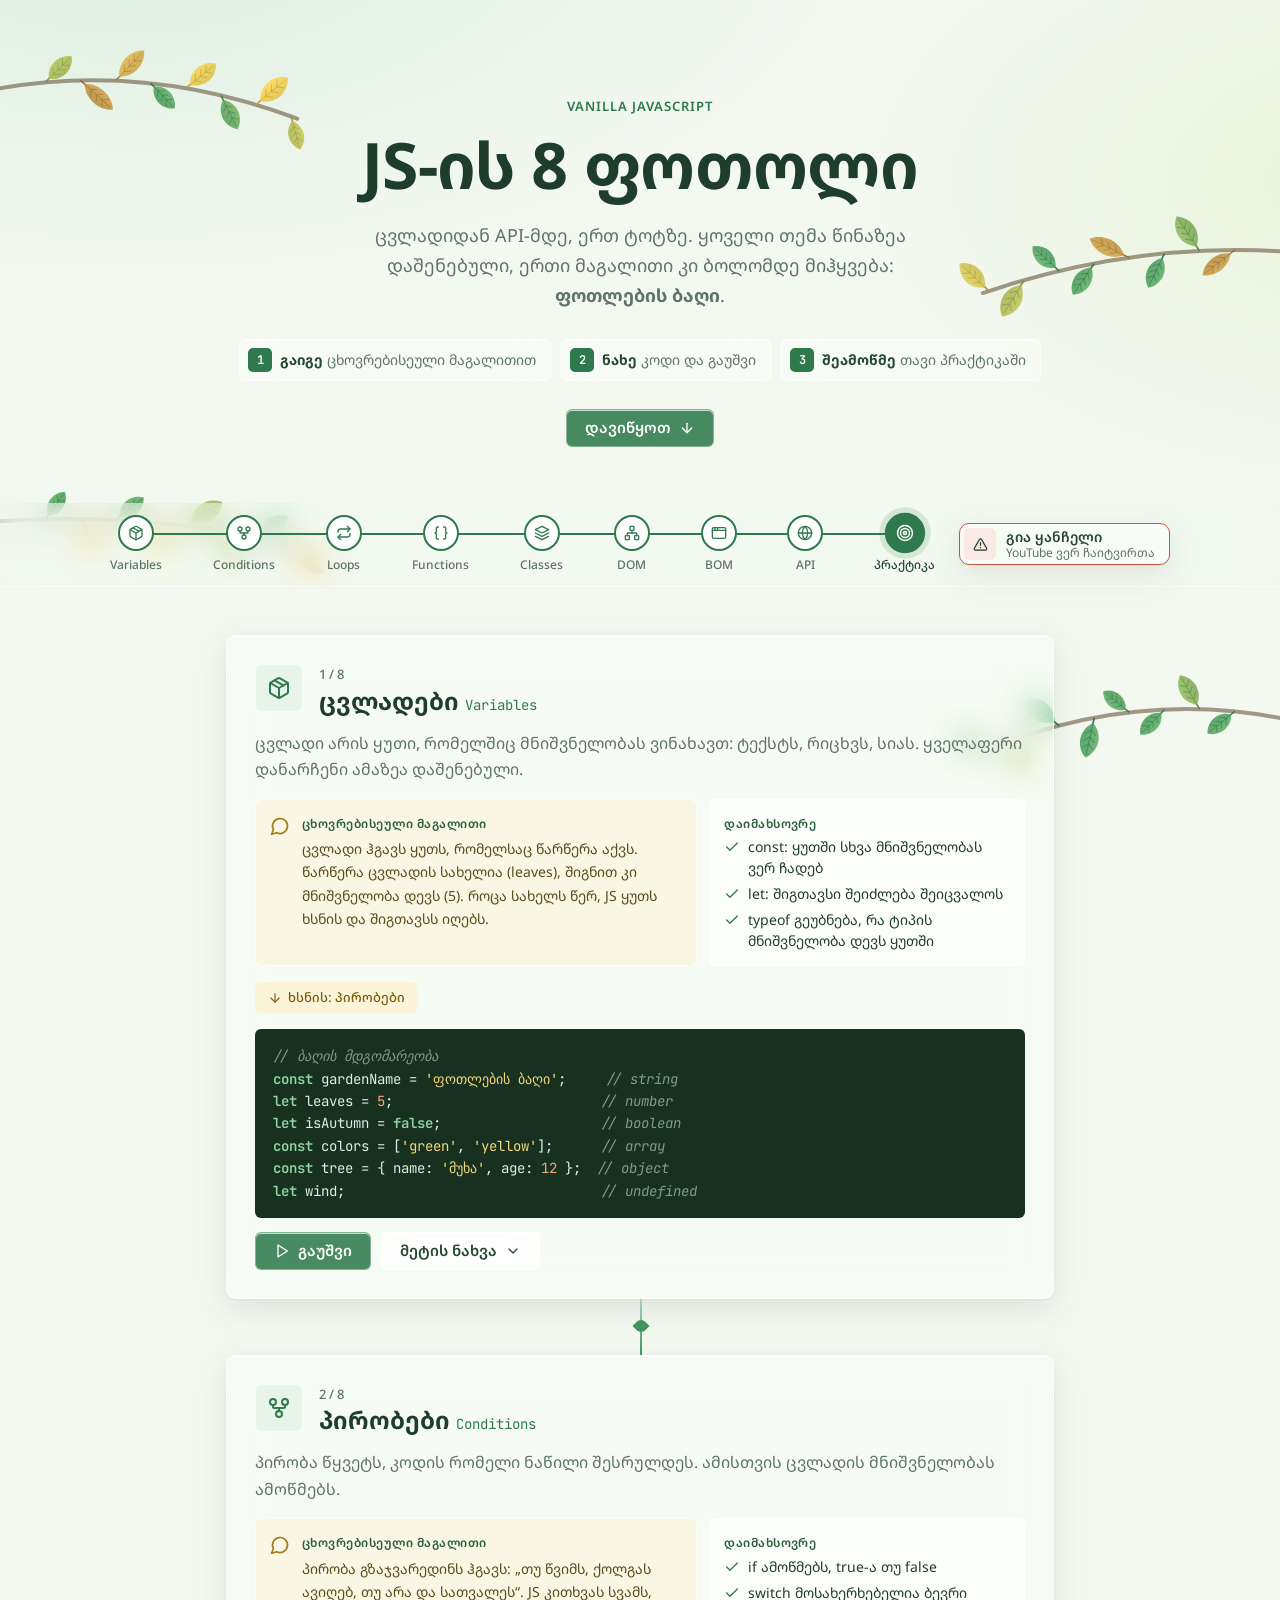
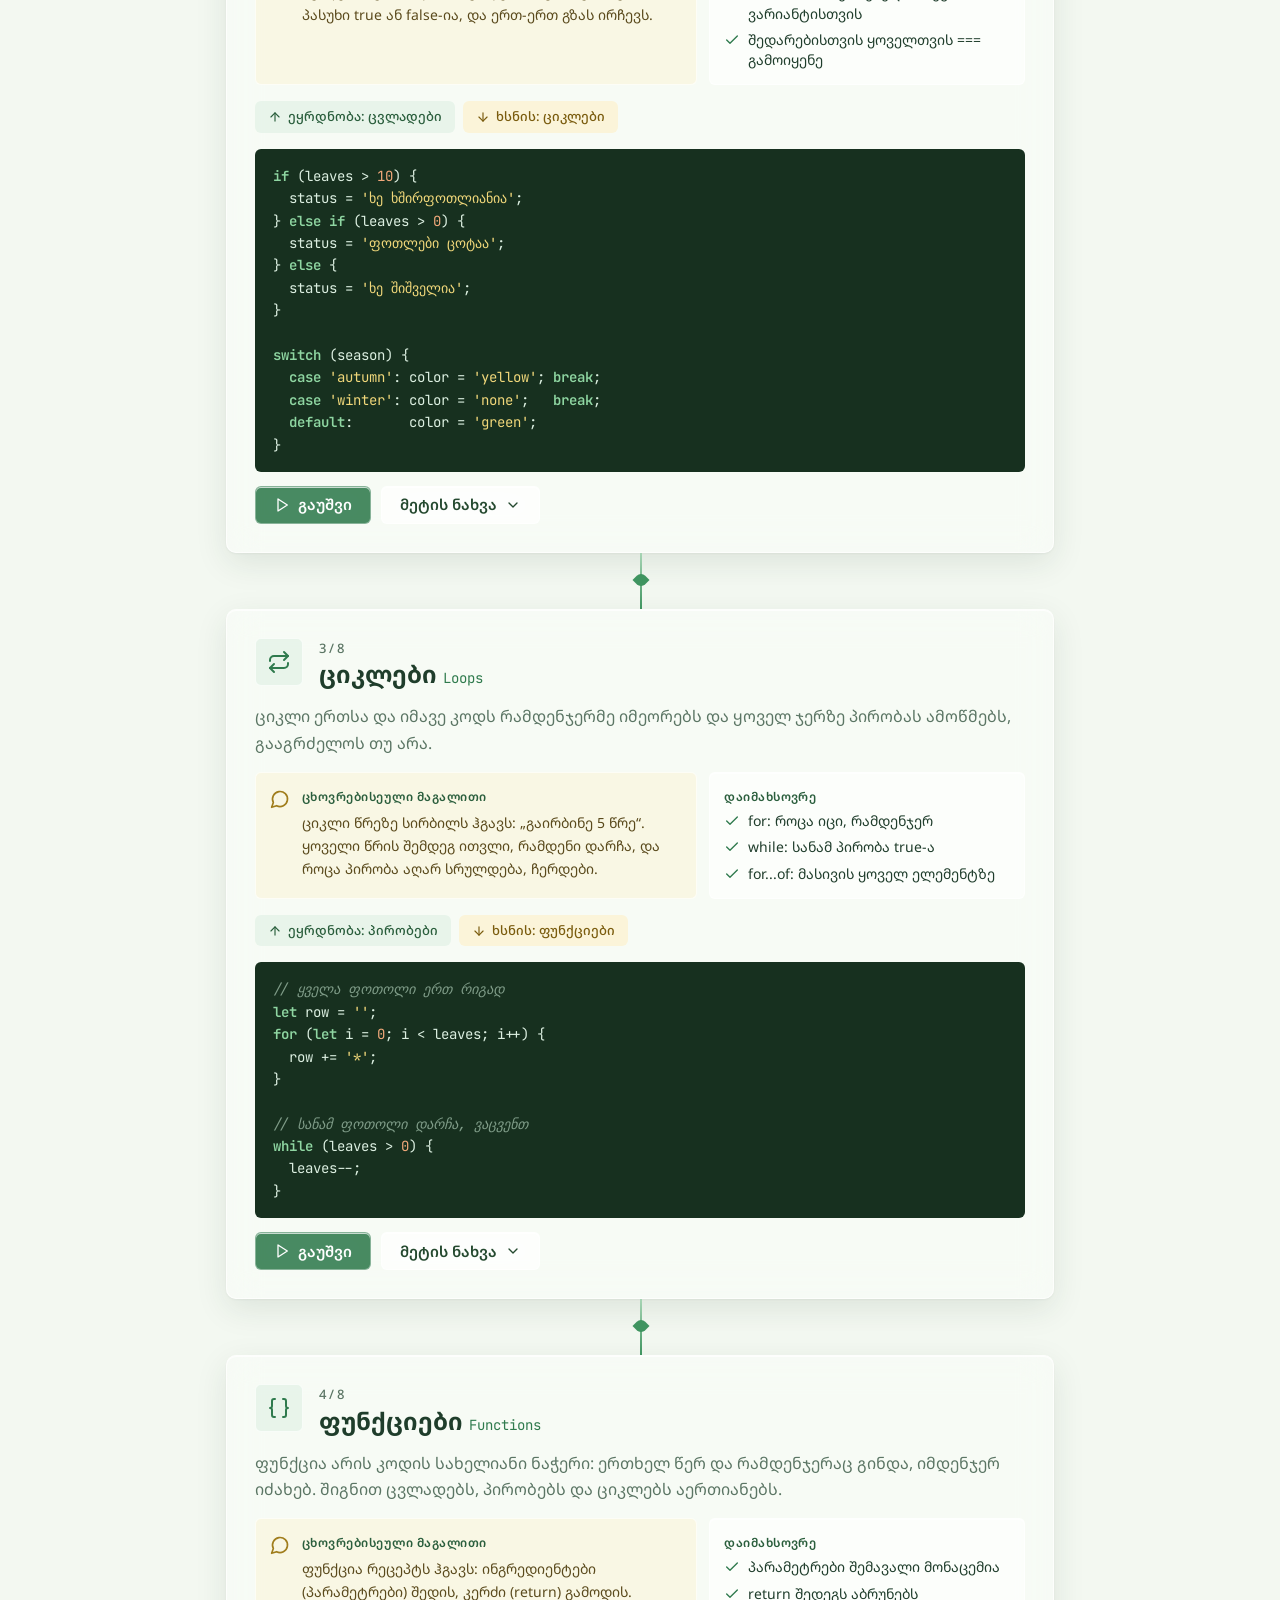
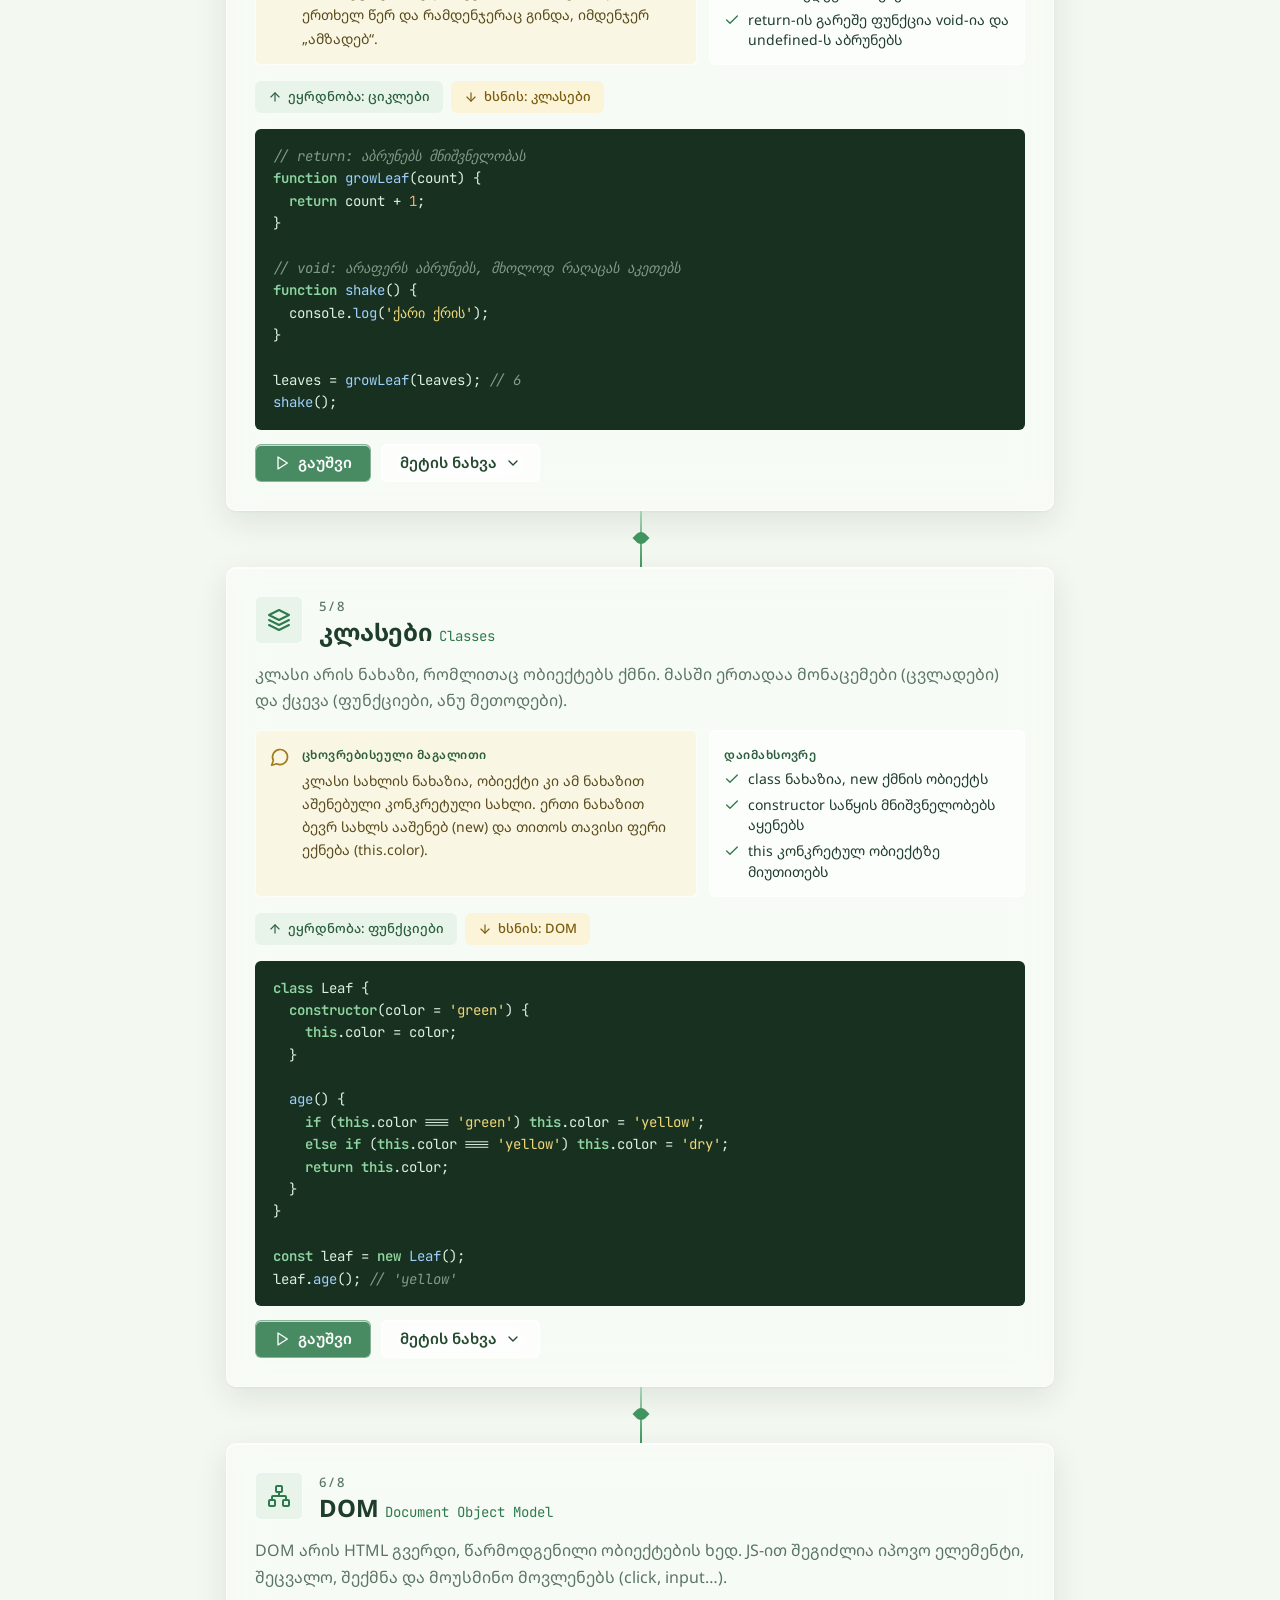
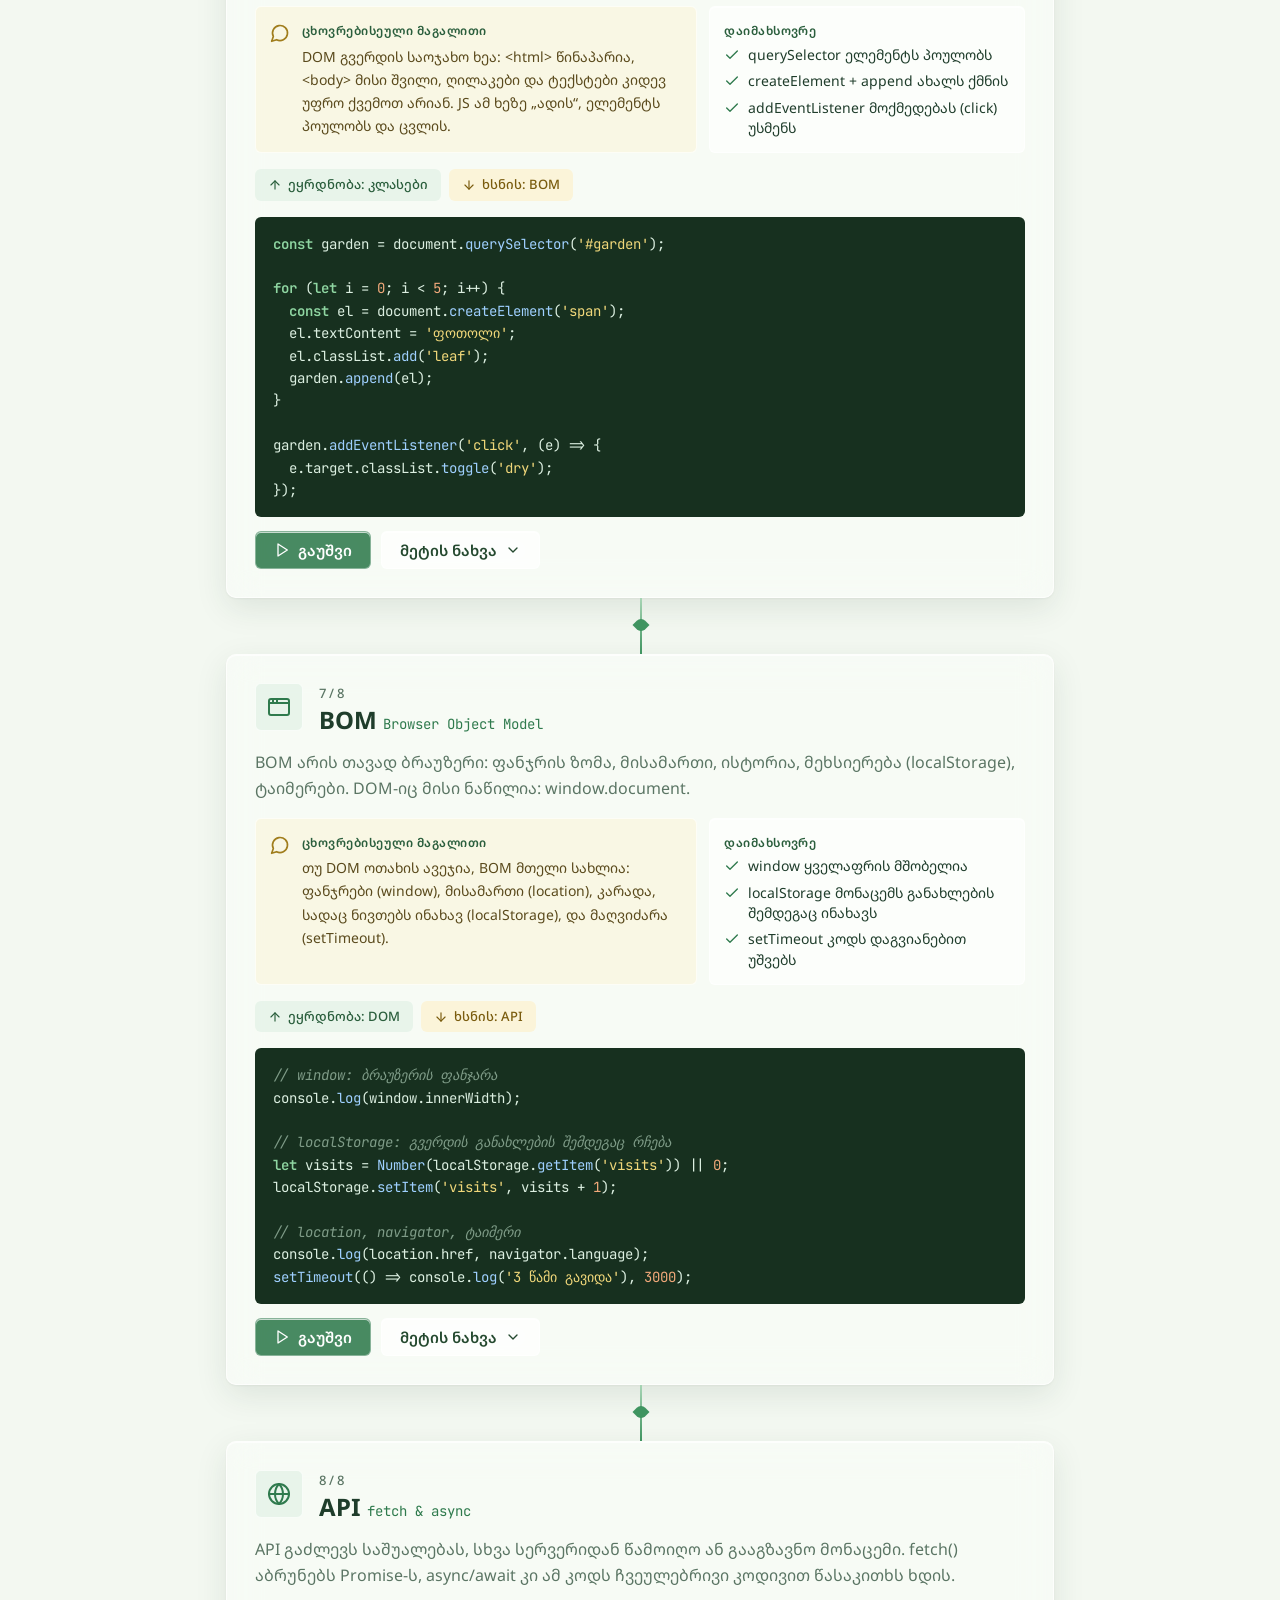
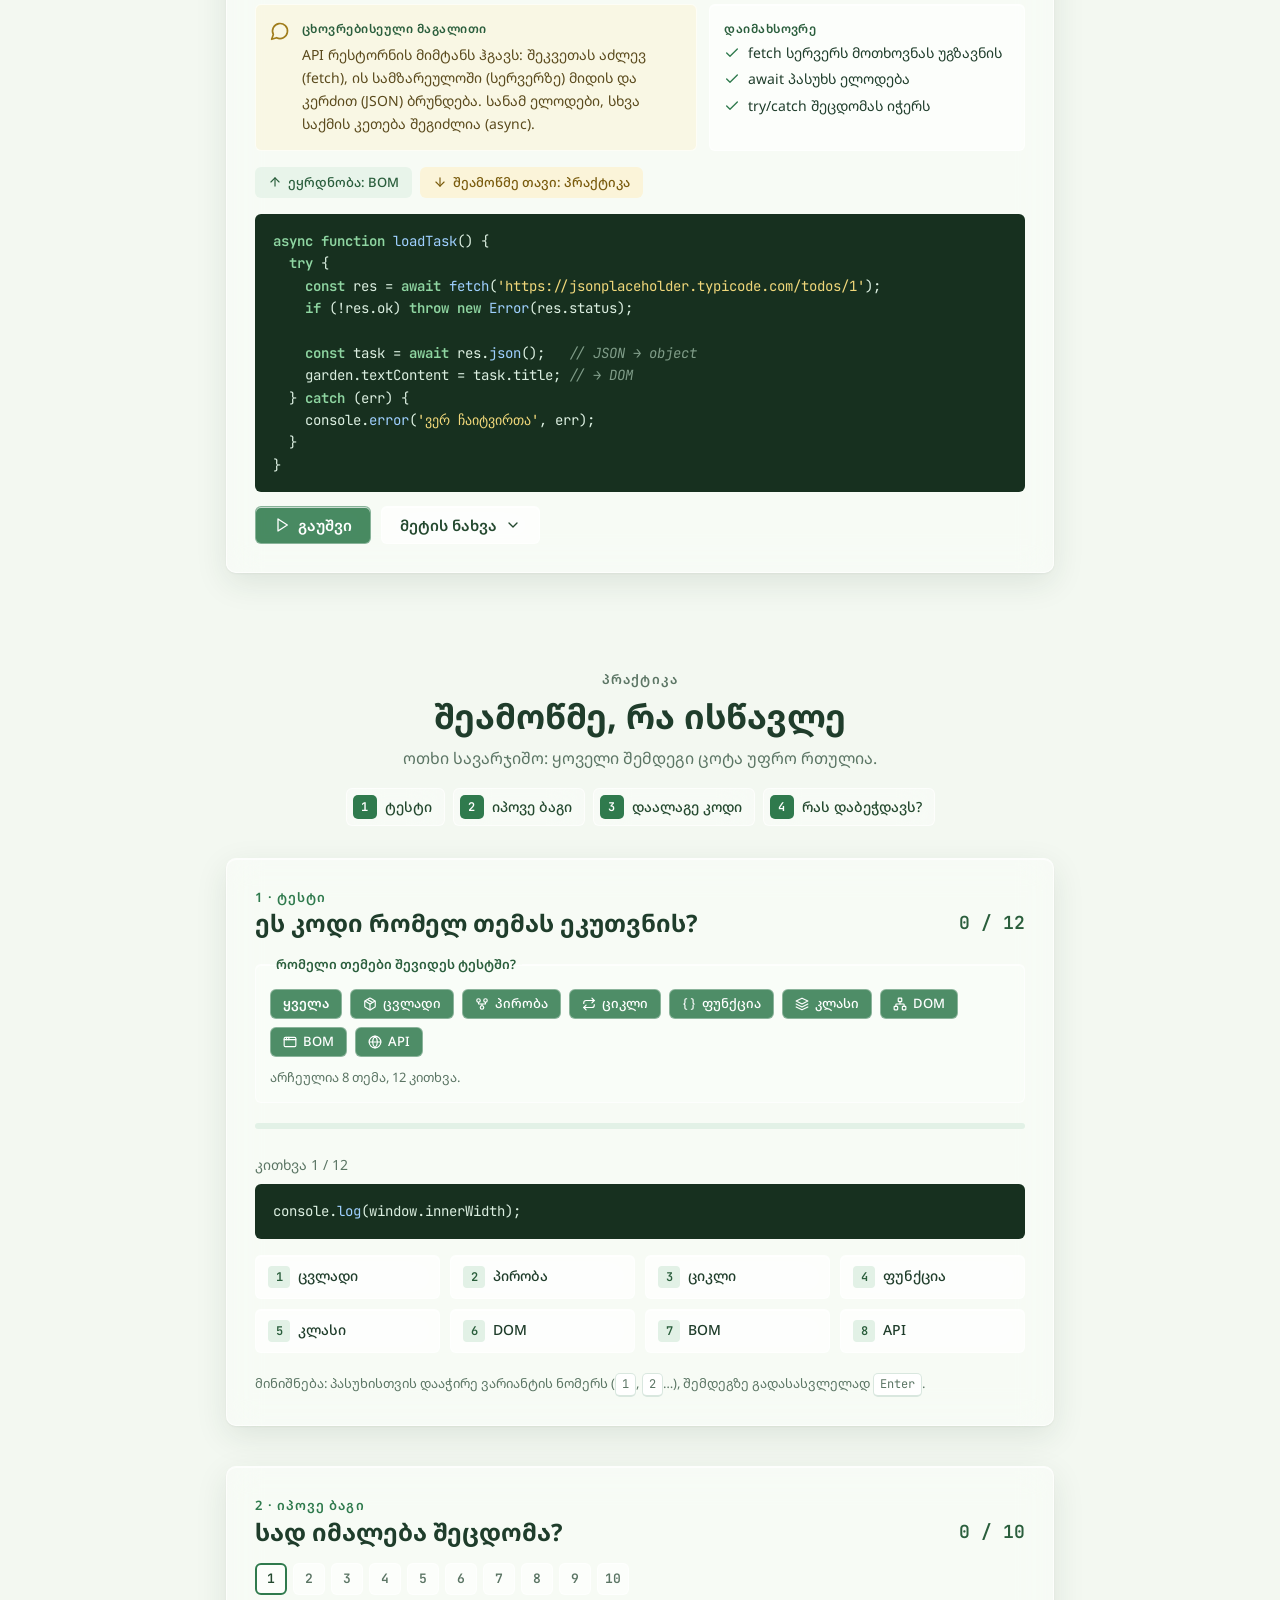
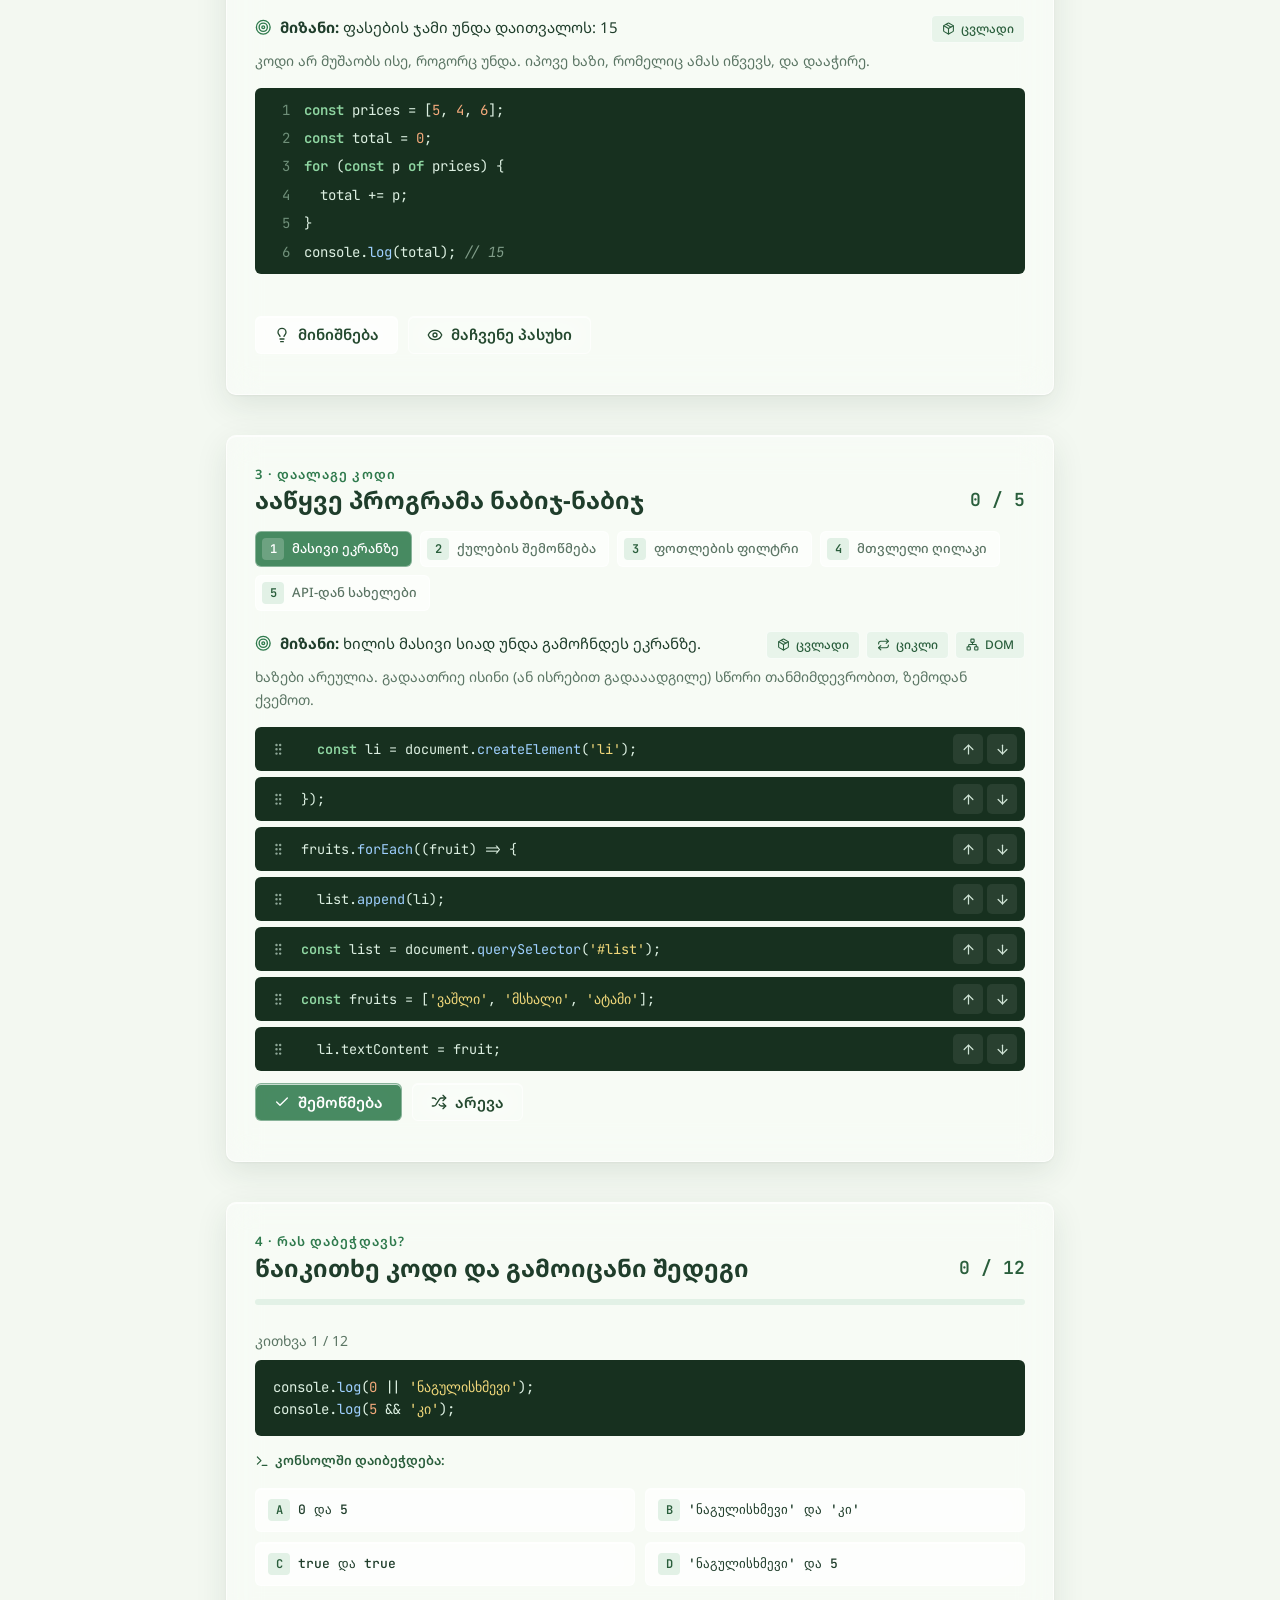
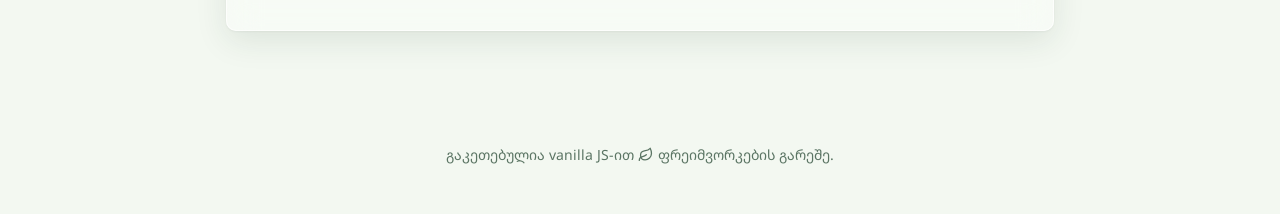
==== index.html @ ec4dea82 "index name" ====
<!DOCTYPE html>
<html lang="ka">
<head>
    <meta charset="UTF-8">
    <meta name="viewport" content="width=device-width, initial-scale=1.0">
    <title>JS ფოთლები</title>
    <meta name="description" content="JavaScript-ის 8 ძირითადი თემა ერთ ჯაჭვად: მაგალითები, ტესტი, ბაგების ძებნა და კოდის დალაგება.">

    <link rel="preconnect" href="https://fonts.googleapis.com">
    <link rel="preconnect" href="https://fonts.gstatic.com" crossorigin>
    <link href="https://fonts.googleapis.com/css2?family=Noto+Sans+Georgian:wght@400;500;600;700&family=JetBrains+Mono:wght@400;600&display=swap" rel="stylesheet">

    <link rel="stylesheet" href="basics.css">

    <!-- order matters: data → helpers → features → main -->
    <script src="src/icons.js" defer></script>
    <script src="src/helpers.js" defer></script>
    <script src="src/data/topics.js" defer></script>
    <script src="src/data/quiz.js" defer></script>
    <script src="src/data/practice.js" defer></script>
    <script src="src/topics.js" defer></script>
    <script src="src/quiz.js" defer></script>
    <script src="src/bugs.js" defer></script>
    <script src="src/order.js" defer></script>
    <script src="src/output.js" defer></script>
    <script src="src/leaves.js" defer></script>
    <script src="src/music.js" defer></script>
    <script src="src/main.js" defer></script>
</head>
<body>
    <canvas id="leaves" aria-hidden="true"></canvas>
    <div class="yt-wrap" id="yt-wrap" aria-hidden="true"></div>

    <header class="hero">
        <p class="hero__eyebrow">Vanilla JavaScript</p>
        <h1 class="hero__title">JS-ის 8 ფოთოლი</h1>
        <p class="hero__lead">
            ცვლადიდან API-მდე, ერთ ტოტზე. ყოველი თემა წინაზეა დაშენებული,
            ერთი მაგალითი კი ბოლომდე მიჰყვება: <strong>ფოთლების ბაღი</strong>.
        </p>

        <ol class="howto" aria-label="როგორ ვისწავლოთ">
            <li><span class="howto__no">1</span><span><b>გაიგე</b> ცხოვრებისეული მაგალითით</span></li>
            <li><span class="howto__no">2</span><span><b>ნახე</b> კოდი და გაუშვი</span></li>
            <li><span class="howto__no">3</span><span><b>შეამოწმე</b> თავი პრაქტიკაში</span></li>
        </ol>

        <a class="btn btn--primary" href="#variables">
            დავიწყოთ
            <svg class="icon" viewBox="0 0 24 24" fill="none" stroke="currentColor" stroke-width="2" stroke-linecap="round" stroke-linejoin="round" aria-hidden="true"><path d="M12 5v14"/><path d="m19 12-7 7-7-7"/></svg>
        </a>
    </header>

    <nav class="chain" aria-label="თემების ჯაჭვი">
        <div class="chain__bar">
            <ol class="chain__list" id="chain"></ol>

            <button class="music" id="music-btn" type="button" aria-pressed="false" aria-label="მუსიკის ჩართვა">
                <span class="music__icon">
                    <svg class="icon" viewBox="0 0 24 24" fill="none" stroke="currentColor" stroke-width="2" stroke-linecap="round" stroke-linejoin="round" aria-hidden="true"><polygon points="6 3 20 12 6 21 6 3"/></svg>
                </span>
                <span class="music__eq" aria-hidden="true"><i></i><i></i><i></i></span>
                <span class="music__text">
                    <span class="music__title">გია ყანჩელი</span>
                    <span class="music__sub">ყვითელი ფოთლები</span>
                </span>
            </button>
        </div>
    </nav>

    <main class="wrap">
        <div class="topics" id="topics"></div>

        <section class="practice" id="practice" aria-labelledby="practice-title">
            <header class="practice__intro">
                <p class="eyebrow">პრაქტიკა</p>
                <h2 id="practice-title">შეამოწმე, რა ისწავლე</h2>
                <p>ოთხი სავარჯიშო: ყოველი შემდეგი ცოტა უფრო რთულია.</p>
                <nav class="practice__links" aria-label="სავარჯიშოები">
                    <a href="#quiz"><span class="practice__no">1</span>ტესტი</a>
                    <a href="#bugs"><span class="practice__no">2</span>იპოვე ბაგი</a>
                    <a href="#order"><span class="practice__no">3</span>დაალაგე კოდი</a>
                    <a href="#output"><span class="practice__no">4</span>რას დაბეჭდავს?</a>
                </nav>
            </header>

            <!-- 1. Quiz -->
            <section class="quiz card" id="quiz" aria-labelledby="quiz-title">
                <header class="quiz__head">
                    <div>
                        <p class="eyebrow">1 · ტესტი</p>
                        <h2 id="quiz-title">ეს კოდი რომელ თემას ეკუთვნის?</h2>
                    </div>
                    <p class="quiz__score" id="quiz-score" aria-live="polite">0 / 0</p>
                </header>

                <fieldset class="filter">
                    <legend class="filter__legend">რომელი თემები შევიდეს ტესტში?</legend>
                    <div class="filter__chips" id="quiz-filter"></div>
                    <p class="filter__note" id="quiz-filter-note" aria-live="polite"></p>
                </fieldset>

                <div class="progress" role="progressbar" aria-valuemin="0" aria-valuemax="100" aria-valuenow="0" id="quiz-progress">
                    <span class="progress__bar"></span>
                </div>

                <div class="quiz__body" id="quiz-body"></div>

                <p class="quiz__hint">მინიშნება: პასუხისთვის დააჭირე ვარიანტის ნომერს (<kbd>1</kbd>, <kbd>2</kbd>…), შემდეგზე გადასასვლელად <kbd>Enter</kbd>.</p>
            </section>

            <!-- 2. Bug hunt -->
            <section class="quiz card" id="bugs" aria-labelledby="bugs-title">
                <header class="quiz__head">
                    <div>
                        <p class="eyebrow">2 · იპოვე ბაგი</p>
                        <h2 id="bugs-title">სად იმალება შეცდომა?</h2>
                    </div>
                    <p class="quiz__score" id="bugs-score" aria-live="polite">0 / 0</p>
                </header>
                <div class="step-dots" id="bugs-nav" aria-label="ბაგები"></div>
                <div id="bugs-body"></div>
            </section>

            <!-- 3. Order the code -->
            <section class="quiz card" id="order" aria-labelledby="order-title">
                <header class="quiz__head">
                    <div>
                        <p class="eyebrow">3 · დაალაგე კოდი</p>
                        <h2 id="order-title">ააწყვე პროგრამა ნაბიჯ-ნაბიჯ</h2>
                    </div>
                    <p class="quiz__score" id="order-score" aria-live="polite">0 / 0</p>
                </header>
                <div class="tabs" id="order-tabs" role="tablist" aria-label="ამოცანები"></div>
                <div id="order-body"></div>
            </section>

            <!-- 4. Predict the output -->
            <section class="quiz card" id="output" aria-labelledby="output-title">
                <header class="quiz__head">
                    <div>
                        <p class="eyebrow">4 · რას დაბეჭდავს?</p>
                        <h2 id="output-title">წაიკითხე კოდი და გამოიცანი შედეგი</h2>
                    </div>
                    <p class="quiz__score" id="output-score" aria-live="polite">0 / 0</p>
                </header>
                <div class="progress" role="progressbar" aria-valuemin="0" aria-valuemax="100" aria-valuenow="0" id="output-progress">
                    <span class="progress__bar"></span>
                </div>
                <div id="output-body"></div>
            </section>
        </section>
    </main>

    <footer class="foot">
        <p>
            გაკეთებულია vanilla JS-ით
            <svg class="icon" viewBox="0 0 24 24" fill="none" stroke="currentColor" stroke-width="2" stroke-linecap="round" stroke-linejoin="round" aria-hidden="true"><path d="M11 20A7 7 0 0 1 9.8 6.1C15.5 5 17 4.48 19 2c1 2 2 4.18 2 8 0 5.5-4.78 10-10 10Z"/><path d="M2 21c0-3 1.85-5.36 5.08-6C9.5 14.52 12 13 13 12"/></svg>
            ფრეიმვორკების გარეშე.
        </p>
    </footer>
</body>
</html>
---- basics.css ----
/* ============ Tokens ============ */
:root {
    --bg: #f3f8f1;
    --surface: rgba(255, 255, 255, 0.42);
    --surface-strong: rgba(255, 255, 255, 0.62);
    --glass-border: rgba(255, 255, 255, 0.65);
    --glass-blur: blur(16px) saturate(160%);
    --glass-shine: inset 0 1px 0 rgba(255, 255, 255, 0.7);
    --surface-solid: #ffffff;
    --green-900: #1f3d2b;
    --green-800: #24492f;
    --green-700: #2a5e3c;
    --green-600: #2f7a4d;
    --green-500: #3f9460;
    --green-300: #a8d5b5;
    --green-100: #e2f1e6;
    --leaf-yellow: #e6c34a;
    --leaf-dry: #a0703a;
    --danger: #c0573e;

    --text: #1f3d2b;
    --muted: #5b7564;
    --line: rgba(47, 122, 77, 0.18);

    --code-bg: #17301f;
    --code-text: #dcefe1;

    --radius: 10px;
    --radius-sm: 6px;
    --shadow: 0 1px 2px rgba(31, 61, 43, 0.05), 0 10px 32px rgba(31, 61, 43, 0.10);

    --font: "Noto Sans Georgian", system-ui, -apple-system, "Segoe UI", sans-serif;
    --mono: "JetBrains Mono", ui-monospace, Consolas, monospace;
    --ease: cubic-bezier(.2, .7, .2, 1);
}

/* ============ Base ============ */
*, *::before, *::after { box-sizing: border-box; }

html { scroll-behavior: smooth; scroll-padding-top: 96px; }

body {
    margin: 0;
    font-family: var(--font);
    font-size: 16px;
    line-height: 1.65;
    color: var(--text);
    background:
        radial-gradient(1200px 600px at 10% -10%, #dcefdf 0%, transparent 60%),
        radial-gradient(900px 500px at 110% 20%, #e8f3d9 0%, transparent 60%),
        var(--bg);
    background-attachment: fixed;
    overflow-x: hidden;
}

#leaves {
    position: fixed;
    inset: 0;
    width: 100%;
    height: 100%;
    z-index: 0;
    pointer-events: none;
}

.hero, .chain, .wrap, .foot { position: relative; z-index: 1; }

h1, h2, h3 { line-height: 1.25; margin: 0; color: var(--green-900); }
p { margin: 0; }
code, pre, kbd { font-family: var(--mono); }

.icon {
    width: 1.1em;
    height: 1.1em;
    flex: none;
    vertical-align: -0.15em;
}
.btn .icon { width: 16px; height: 16px; }

a { color: var(--green-600); }

:focus-visible {
    outline: 3px solid var(--leaf-yellow);
    outline-offset: 2px;
    border-radius: 6px;
}

.eyebrow, .hero__eyebrow {
    font-size: 13px;
    font-weight: 600;
    letter-spacing: .08em;
    text-transform: uppercase;
    color: var(--green-600);
}

/* ============ Buttons ============ */
.btn {
    display: inline-flex;
    align-items: center;
    gap: 8px;
    padding: 10px 18px;
    border-radius: var(--radius-sm);
    border: 1px solid var(--glass-border);
    background: var(--surface-strong);
    backdrop-filter: var(--glass-blur);
    -webkit-backdrop-filter: var(--glass-blur);
    box-shadow: var(--glass-shine);
    color: var(--green-800);
    font: 600 15px/1 var(--font);
    text-decoration: none;
    cursor: pointer;
    transition: transform .15s var(--ease), background .2s, border-color .2s, box-shadow .2s;
}
.btn:hover { border-color: var(--green-500); box-shadow: 0 4px 14px rgba(47, 122, 77, .15); }
.btn:active { transform: translateY(1px); }
.btn--primary { background: rgba(47, 122, 77, .88); color: #fff; border-color: rgba(255, 255, 255, .35); }
.btn--primary:hover { background: var(--green-700); }
.btn--ghost { background: transparent; }

/* ============ Hero ============ */
.hero {
    max-width: 860px;
    margin: 0 auto;
    padding: 96px 16px 56px;
    text-align: center;
}
.hero__title {
    font-size: clamp(36px, 7vw, 64px);
    font-weight: 700;
    letter-spacing: -0.01em;
    margin: 8px 0 16px;
}
.hero__lead {
    max-width: 580px;
    margin: 0 auto 28px;
    color: var(--muted);
    font-size: 18px;
}

/* ============ Music ============ */
.yt-wrap {
    position: fixed;
    left: -9999px;
    top: 0;
    width: 200px;
    height: 200px;
    opacity: 0;
    pointer-events: none;
}
.music.is-loading .music__icon { animation: pulse 1.2s ease-in-out infinite; }
@keyframes pulse { 50% { opacity: .4; } }

.music {
    display: inline-flex;
    align-items: center;
    flex: none;
    gap: 10px;
    padding: 4px 14px 4px 4px;
    border-radius: var(--radius);
    border: 1px solid var(--glass-border);
    background: var(--surface);
    backdrop-filter: var(--glass-blur);
    -webkit-backdrop-filter: var(--glass-blur);
    color: var(--green-800);
    font-family: var(--font);
    text-align: left;
    cursor: pointer;
    box-shadow: var(--shadow), var(--glass-shine);
    transition: border-color .2s, box-shadow .2s, transform .15s var(--ease);
}
.music:hover { border-color: var(--leaf-yellow); }
.music:active { transform: translateY(1px); }
.music__icon {
    width: 32px; height: 32px;
    display: grid; place-items: center;
    border-radius: var(--radius-sm);
    background: var(--leaf-yellow);
    color: var(--green-900);
}
.music__icon .icon { width: 15px; height: 15px; }
.music__text { display: flex; flex-direction: column; line-height: 1.2; }
.music__title { font-size: 14px; font-weight: 600; }
.music__sub { font-size: 12px; color: var(--muted); }

.music__eq { display: none; align-items: flex-end; gap: 2px; height: 14px; }
.music__eq i {
    width: 3px;
    height: 100%;
    border-radius: 2px;
    background: var(--leaf-dry);
    transform-origin: bottom;
    animation: eq 1s ease-in-out infinite;
}
.music__eq i:nth-child(2) { animation-delay: -.4s; }
.music__eq i:nth-child(3) { animation-delay: -.7s; }
.music.is-playing .music__eq { display: inline-flex; }
.music.is-error { border-color: var(--danger); }
.music.is-error .music__icon { background: #fbe9e4; }

@keyframes eq {
    0%, 100% { transform: scaleY(.3); }
    50%      { transform: scaleY(1); }
}

/* ============ Chain nav ============ */
.chain {
    position: sticky;
    top: 0;
    z-index: 10;
    padding: 12px 16px;
    background: rgba(243, 248, 241, .45);
    backdrop-filter: var(--glass-blur);
    -webkit-backdrop-filter: var(--glass-blur);
    border-bottom: 1px solid var(--glass-border);
}
.chain__bar {
    max-width: 1060px;
    margin: 0 auto;
    display: flex;
    align-items: center;
    gap: 24px;
}
.chain__list {
    list-style: none;
    margin: 0;
    padding: 0;
    flex: 1;
    min-width: 0;
    display: flex;
    justify-content: space-between;
    position: relative;
    --inset: 18px;
    --f: 0;
}
.chain__list::before {
    content: "";
    position: absolute;
    left: var(--inset); right: var(--inset); top: var(--inset);
    height: 2px;
    background: var(--green-300);
}
.chain__progress {
    position: absolute;
    left: var(--inset); top: var(--inset);
    height: 2px;
    width: calc((100% - 2 * var(--inset)) * var(--f));
    background: var(--green-600);
    transition: width .4s var(--ease);
}
.chain__item { position: relative; z-index: 1; }
.chain__link {
    display: flex;
    flex-direction: column;
    align-items: center;
    gap: 4px;
    text-decoration: none;
    color: var(--muted);
    font-size: 12px;
    font-weight: 500;
}
.chain__dot {
    width: 36px; height: 36px;
    display: grid; place-items: center;
    border-radius: 50%;
    background: var(--surface-solid);
    border: 2px solid var(--green-300);
    color: var(--green-600);
    transition: transform .25s var(--ease), border-color .25s, background .25s, color .25s;
}
.chain__dot .icon { width: 16px; height: 16px; }
.chain__item--practice .chain__dot { border-color: var(--leaf-yellow); color: #9a7414; }
.chain__link:hover .chain__dot { transform: scale(1.08); border-color: var(--green-500); }
.chain__link.is-done .chain__dot { border-color: var(--green-600); }
.chain__link.is-active { color: var(--green-800); }
.chain__link.is-active .chain__dot {
    color: #fff;
    background: var(--green-600);
    border-color: var(--green-600);
    transform: scale(1.12);
    box-shadow: 0 0 0 5px rgba(47, 122, 77, .15);
}

/* ============ Layout ============ */
.wrap {
    max-width: 860px;
    margin: 0 auto;
    padding: 48px 16px 80px;
}

.card {
    background: var(--surface);
    backdrop-filter: var(--glass-blur);
    -webkit-backdrop-filter: var(--glass-blur);
    border: 1px solid var(--glass-border);
    border-radius: var(--radius);
    box-shadow: var(--shadow), var(--glass-shine);
}

/* ============ Topics ============ */
.topics { display: flex; flex-direction: column; }

.topic {
    position: relative;
    padding: 28px;
}
/* the branch connecting topics */
.topic + .topic { margin-top: 56px; }
.topic + .topic::before {
    content: "";
    position: absolute;
    left: 50%;
    top: -57px;
    width: 2px;
    height: 56px;
    background: linear-gradient(var(--green-300), var(--green-500));
}
.topic + .topic::after {
    content: "";
    position: absolute;
    left: calc(50% + 1px);
    top: -36px;
    width: 12px;
    height: 12px;
    border-radius: 0 50%;
    background: var(--green-500);
    transform: translateX(-50%) rotate(-45deg);
}

.topic__head {
    display: flex;
    align-items: flex-start;
    gap: 16px;
    margin-bottom: 14px;
}
.topic__icon {
    flex: none;
    width: 48px; height: 48px;
    display: grid; place-items: center;
    border-radius: var(--radius-sm);
    background: rgba(226, 241, 230, .7);
    border: 1px solid var(--glass-border);
    color: var(--green-600);
}
.topic__icon .icon { width: 24px; height: 24px; }
.topic__step { font-size: 13px; color: var(--muted); font-weight: 500; }
.topic__title { font-size: 24px; font-weight: 700; }
.topic__en { font-family: var(--mono); font-size: 14px; color: var(--green-600); font-weight: 400; margin-left: 6px; }
.topic__summary { color: var(--muted); margin-bottom: 16px; }

.links {
    display: flex;
    flex-wrap: wrap;
    gap: 8px;
    margin-bottom: 16px;
}
.chip-link {
    display: inline-flex;
    align-items: center;
    gap: 6px;
    padding: 4px 12px;
    border-radius: var(--radius-sm);
    background: rgba(226, 241, 230, .7);
    color: var(--green-700);
    font-size: 13px;
    font-weight: 500;
    text-decoration: none;
    border: 1px solid transparent;
    transition: border-color .2s, background .2s;
}
.chip-link:hover { border-color: var(--green-500); background: #fff; }
.chip-link--next { background: #fbf4d9; color: #7a5c0e; }
.chip-link .icon { width: 14px; height: 14px; }

/* analogy + key points: visible without opening the dropdown */
.explain {
    display: grid;
    grid-template-columns: 1.4fr 1fr;
    gap: 12px;
    margin-bottom: 16px;
}
.explain__label {
    font-size: 12px;
    font-weight: 600;
    letter-spacing: .04em;
    color: var(--green-700);
    margin-bottom: 4px;
}
.analogy {
    display: flex;
    gap: 12px;
    padding: 14px;
    border-radius: var(--radius-sm);
    border: 1px solid var(--glass-border);
    background: rgba(251, 244, 217, .6);
    font-size: 14px;
    color: #5a4a1c;
}
.analogy__icon { color: #a07d1c; }
.analogy__icon .icon { width: 20px; height: 20px; margin-top: 2px; }
.keypoints {
    padding: 14px;
    border-radius: var(--radius-sm);
    border: 1px solid var(--glass-border);
    background: var(--surface-strong);
    box-shadow: var(--glass-shine);
}
.keypoints ul { list-style: none; margin: 0; padding: 0; display: grid; gap: 6px; }
.keypoints li { display: flex; gap: 8px; font-size: 14px; line-height: 1.45; }
.keypoints li .icon { color: var(--green-600); width: 16px; height: 16px; margin-top: 2px; }

.bridge {
    display: flex;
    gap: 8px;
    color: var(--muted);
    margin-bottom: 16px;
}
.bridge .icon { color: var(--green-600); margin-top: 4px; }

/* code */
.code {
    margin: 0 0 14px;
    padding: 16px 18px;
    background: var(--code-bg);
    color: var(--code-text);
    border-radius: var(--radius-sm);
    font-size: 14px;
    line-height: 1.6;
    overflow-x: auto;
    tab-size: 2;
}
:is(.code, .bug-code, .diff, .sort-item__code) .k { color: #8fd6a2; font-weight: 600; }
:is(.code, .bug-code, .diff, .sort-item__code) .s { color: #f0d77a; }
:is(.code, .bug-code, .diff, .sort-item__code) .n { color: #f2a97b; }
:is(.code, .bug-code, .diff, .sort-item__code) .c { color: #7f9c88; font-style: italic; }
:is(.code, .bug-code, .diff, .sort-item__code) .f { color: #9fd0ff; }

.topic__actions {
    display: flex;
    flex-wrap: wrap;
    gap: 10px;
    align-items: center;
}

.output {
    display: block;
    margin-top: 12px;
    padding: 10px 14px;
    border-radius: var(--radius-sm);
    background: var(--green-100);
    border-left: 3px solid var(--green-600);
    font-family: var(--mono);
    font-size: 13px;
    white-space: pre-wrap;
    word-break: break-word;
}
.output:empty { display: none; }
.output p { margin-top: 8px; font-family: var(--font); color: var(--muted); }
.garden { display: flex; flex-wrap: wrap; gap: 6px; }
.garden button {
    display: grid;
    place-items: center;
    color: var(--green-500);
    padding: 8px;
    border: 0;
    border-radius: 10px;
    background: #fff;
    cursor: pointer;
    transition: transform .2s var(--ease);
}
.garden button .icon { width: 26px; height: 26px; }
.garden button:hover { transform: rotate(-12deg) scale(1.1); }
.garden button.dry { color: var(--leaf-yellow); transform: rotate(25deg); }
.output.is-error { background: #fbe9e4; border-color: var(--danger); }

/* dropdown */
.toggle__arrow { display: inline-block; transition: transform .3s var(--ease); }
.toggle[aria-expanded="true"] .toggle__arrow { transform: rotate(180deg); }

.more {
    display: grid;
    grid-template-rows: 0fr;
    transition: grid-template-rows .4s var(--ease);
}
.more.is-open { grid-template-rows: 1fr; }
.more__inner { overflow: hidden; }
.more__content {
    padding-top: 20px;
    margin-top: 20px;
    border-top: 1px dashed var(--line);
}
.more__content h3 { font-size: 16px; margin-bottom: 10px; }

.points {
    list-style: none;
    padding: 0;
    margin: 0 0 18px;
    display: grid;
    grid-template-columns: repeat(auto-fit, minmax(220px, 1fr));
    gap: 10px;
}
.points li {
    padding: 10px 14px;
    background: var(--surface-strong);
    border: 1px solid var(--glass-border);
    border-radius: var(--radius-sm);
    box-shadow: var(--glass-shine);
    font-size: 14px;
}
.points code {
    font-size: 13px;
    color: var(--green-700);
    background: var(--green-100);
    padding: 1px 6px;
    border-radius: 5px;
}

.tip {
    display: flex;
    gap: 10px;
    padding: 12px 14px;
    border-radius: var(--radius-sm);
    background: #fbf4d9;
    color: #6b5212;
    font-size: 14px;
}
.tip code { font-size: 13px; }
.tip > .icon { color: #a07d1c; width: 18px; height: 18px; margin-top: 2px; }

/* ============ Quiz ============ */
.quiz { padding: 28px; }
.quiz__head {
    display: flex;
    justify-content: space-between;
    align-items: flex-end;
    gap: 16px;
    margin-bottom: 16px;
}
.quiz__head h2 { font-size: 24px; }
.quiz__score {
    font-family: var(--mono);
    font-weight: 600;
    font-size: 18px;
    color: var(--green-700);
    white-space: nowrap;
}

.filter {
    margin: 0 0 20px;
    padding: 14px;
    border: 1px solid var(--glass-border);
    border-radius: var(--radius-sm);
    background: rgba(255, 255, 255, .28);
    box-shadow: var(--glass-shine);
}
.filter__legend {
    padding: 0 6px;
    font-size: 13px;
    font-weight: 600;
    color: var(--green-700);
}
.filter__chips { display: flex; flex-wrap: wrap; gap: 8px; }
.chip {
    display: inline-flex;
    align-items: center;
    gap: 6px;
    padding: 6px 12px;
    border-radius: var(--radius-sm);
    border: 1px solid var(--glass-border);
    background: rgba(255, 255, 255, .5);
    backdrop-filter: var(--glass-blur);
    -webkit-backdrop-filter: var(--glass-blur);
    color: var(--muted);
    font: 500 13px/1.2 var(--font);
    cursor: pointer;
    transition: background .2s, color .2s, border-color .2s;
}
.chip:hover { border-color: var(--green-500); }
.chip[aria-pressed="true"] {
    background: rgba(47, 122, 77, .85);
    border-color: rgba(255, 255, 255, .35);
    color: #fff;
}
.chip--all { font-weight: 600; }
.chip .icon { width: 14px; height: 14px; }
.filter__note { margin-top: 10px; font-size: 13px; color: var(--muted); }
.filter__note.is-warn { color: #8a4a12; animation: shake .4s; }
@keyframes shake {
    25% { transform: translateX(-4px); }
    75% { transform: translateX(4px); }
}

body.on-branch { cursor: copy; }

.progress {
    height: 6px;
    border-radius: 3px;
    background: var(--green-100);
    overflow: hidden;
    margin-bottom: 24px;
}
.progress__bar {
    display: block;
    height: 100%;
    width: 0;
    background: linear-gradient(90deg, var(--green-500), var(--leaf-yellow));
    transition: width .4s var(--ease);
}

.quiz__q { font-size: 14px; color: var(--muted); margin-bottom: 8px; }

.options {
    display: grid;
    grid-template-columns: repeat(4, 1fr);
    gap: 10px;
    margin: 16px 0;
}
.option {
    display: flex;
    align-items: center;
    gap: 8px;
    padding: 10px 12px;
    border-radius: var(--radius-sm);
    border: 1px solid var(--glass-border);
    background: var(--surface-strong);
    backdrop-filter: var(--glass-blur);
    -webkit-backdrop-filter: var(--glass-blur);
    box-shadow: var(--glass-shine);
    color: var(--text);
    font: 500 14px/1.2 var(--font);
    cursor: pointer;
    text-align: left;
    transition: border-color .2s, background .2s, transform .15s var(--ease);
}
.option:hover:not(:disabled) { border-color: var(--green-500); transform: translateY(-1px); }
.option:disabled { cursor: default; }
.option__key {
    flex: none;
    width: 22px; height: 22px;
    display: grid; place-items: center;
    border-radius: 4px;
    background: var(--green-100);
    color: var(--green-700);
    font: 600 12px/1 var(--mono);
}
.option.is-correct { background: var(--green-100); border-color: var(--green-600); color: var(--green-800); }
.option.is-correct .option__key { background: var(--green-600); color: #fff; }
.option.is-wrong { background: #fbe9e4; border-color: var(--danger); color: #7d2f1e; }
.option.is-wrong .option__key { background: var(--danger); color: #fff; }
.option.is-dim { opacity: .5; }

.feedback {
    display: flex;
    gap: 10px;
    align-items: flex-start;
    padding: 12px 14px;
    border-radius: var(--radius-sm);
    font-size: 14px;
    margin-bottom: 16px;
    animation: rise .35s var(--ease);
}
.feedback--ok { background: var(--green-100); color: var(--green-800); }
.feedback--bad { background: #fbf4d9; color: #6b5212; }
.feedback__icon { width: 18px; height: 18px; margin-top: 2px; }
.feedback--ok .feedback__icon { color: var(--green-600); }
.feedback--bad .feedback__icon { color: #b07a12; }

.quiz__nav { display: flex; justify-content: flex-end; }

.result { text-align: center; padding: 24px 0 8px; animation: rise .4s var(--ease); }
.result__icon {
    width: 64px; height: 64px;
    margin: 0 auto;
    display: grid; place-items: center;
    border-radius: var(--radius);
    background: rgba(47, 122, 77, .12);
    border: 1px solid var(--glass-border);
    color: var(--green-600);
}
.result__icon .icon { width: 30px; height: 30px; }
.result__score { font-size: 40px; font-weight: 700; color: var(--green-700); margin: 8px 0; font-family: var(--mono); }
.result__text { color: var(--muted); margin-bottom: 20px; }

.quiz__hint { margin-top: 20px; font-size: 13px; color: var(--muted); }
kbd {
    display: inline-block;
    padding: 1px 6px;
    border-radius: 5px;
    border: 1px solid var(--line);
    border-bottom-width: 2px;
    background: #fff;
    font-size: 12px;
}

/* ============ Hero: how to learn ============ */
.howto {
    list-style: none;
    margin: 0 auto 28px;
    padding: 0;
    display: flex;
    flex-wrap: wrap;
    justify-content: center;
    gap: 10px;
}
.howto li {
    display: flex;
    align-items: center;
    gap: 8px;
    padding: 8px 14px 8px 8px;
    border-radius: var(--radius-sm);
    border: 1px solid var(--glass-border);
    background: var(--surface);
    backdrop-filter: var(--glass-blur);
    -webkit-backdrop-filter: var(--glass-blur);
    box-shadow: var(--glass-shine);
    font-size: 14px;
    color: var(--muted);
}
.howto b { color: var(--green-800); }
.howto__no, .practice__no {
    width: 24px; height: 24px;
    display: grid; place-items: center;
    border-radius: 5px;
    background: var(--green-600);
    color: #fff;
    font: 600 12px/1 var(--mono);
}

/* ============ Practice ============ */
.practice { margin-top: 96px; }
.practice__intro { text-align: center; margin-bottom: 32px; }
.practice__intro h2 { font-size: clamp(26px, 4vw, 34px); margin: 4px 0 8px; }
.practice__intro > p { color: var(--muted); }
.practice__links {
    display: flex;
    flex-wrap: wrap;
    justify-content: center;
    gap: 8px;
    margin-top: 16px;
}
.practice__links a {
    display: inline-flex;
    align-items: center;
    gap: 8px;
    padding: 6px 12px 6px 6px;
    border-radius: var(--radius-sm);
    border: 1px solid var(--glass-border);
    background: var(--surface);
    backdrop-filter: var(--glass-blur);
    -webkit-backdrop-filter: var(--glass-blur);
    color: var(--green-800);
    font-size: 14px;
    font-weight: 500;
    text-decoration: none;
    transition: border-color .2s;
}
.practice__links a:hover { border-color: var(--green-500); }
.practice > .card + .card { margin-top: 40px; }

/* shared task pieces */
.task-head {
    display: flex;
    flex-wrap: wrap;
    justify-content: space-between;
    align-items: flex-start;
    gap: 10px;
    margin-bottom: 6px;
}
.task-goal { display: flex; gap: 8px; font-size: 15px; }
.task-goal .icon { color: var(--green-600); margin-top: 4px; }
.task-help { color: var(--muted); font-size: 14px; margin-bottom: 16px; }
.task-msg { min-height: 1.4em; margin: 10px 0 0; font-size: 14px; color: #8a4a12; }
.task-actions { display: flex; flex-wrap: wrap; gap: 10px; margin: 12px 0; }
.task-nav { display: flex; justify-content: flex-end; margin-top: 4px; }
.tags { display: flex; flex-wrap: wrap; gap: 6px; }
.tag {
    display: inline-flex;
    align-items: center;
    gap: 6px;
    padding: 3px 10px;
    border-radius: 5px;
    background: rgba(226, 241, 230, .7);
    border: 1px solid var(--glass-border);
    color: var(--green-700);
    font-size: 12px;
    font-weight: 500;
    text-decoration: none;
}
.tag .icon { width: 13px; height: 13px; }

.btn.is-pulse { animation: ring 1.4s ease-out infinite; border-color: var(--leaf-yellow); }
@keyframes ring {
    0%   { box-shadow: 0 0 0 0 rgba(230, 195, 74, .6); }
    100% { box-shadow: 0 0 0 10px rgba(230, 195, 74, 0); }
}

.hint {
    display: flex;
    gap: 8px;
    padding: 12px 14px;
    margin-bottom: 12px;
    border-radius: var(--radius-sm);
    background: #fbf4d9;
    color: #6b5212;
    font-size: 14px;
    animation: rise .3s var(--ease);
}
.hint[hidden] { display: none; }
.hint .icon { color: #b07a12; margin-top: 3px; }

/* ---- bug hunt ---- */
.step-dots { display: flex; flex-wrap: wrap; gap: 6px; margin-bottom: 20px; }
.step-dot {
    width: 32px; height: 32px;
    border-radius: var(--radius-sm);
    border: 1px solid var(--glass-border);
    background: var(--surface-strong);
    color: var(--muted);
    font: 600 13px/1 var(--mono);
    cursor: pointer;
    transition: border-color .2s, background .2s;
}
.step-dot:hover { border-color: var(--green-500); }
.step-dot.is-current { border: 2px solid var(--green-600); color: var(--green-800); }
.step-dot.is-found { background: var(--green-600); border-color: var(--green-600); color: #fff; }
.step-dot.is-revealed { background: #fbf4d9; color: #7a5c0e; }

.bug-code {
    padding: 8px 0;
    border-radius: var(--radius-sm);
    background: var(--code-bg);
    overflow-x: auto;
}
.bug-line {
    display: flex;
    align-items: baseline;
    gap: 14px;
    width: 100%;
    min-width: max-content;
    padding: 3px 16px 3px 12px;
    border: 0;
    border-left: 3px solid transparent;
    background: transparent;
    color: var(--code-text);
    font: 14px/1.6 var(--mono);
    text-align: left;
    cursor: pointer;
    transition: background .15s, border-color .15s;
}
.bug-line code { white-space: pre; }
.bug-line__no { width: 1.4em; text-align: right; color: #6f8f79; user-select: none; }
.bug-line:hover:not(:disabled) { background: rgba(255, 255, 255, .06); border-left-color: var(--leaf-yellow); }
.bug-line:disabled { cursor: default; }
.bug-line.is-wrong { background: rgba(192, 87, 62, .28); animation: shake .35s; }
.bug-line.is-found { background: rgba(63, 148, 96, .38); border-left-color: #8fd6a2; }
.bug-line.is-bug { background: rgba(230, 195, 74, .25); border-left-color: var(--leaf-yellow); }

.diff {
    margin: 0 0 14px;
    border-radius: var(--radius-sm);
    background: var(--code-bg);
    overflow: hidden;
}
.diff__title { padding: 8px 14px 4px; font-size: 12px; color: #9fb8a6; }
.diff__row {
    display: flex;
    gap: 10px;
    padding: 4px 14px;
    color: var(--code-text);
    font: 14px/1.6 var(--mono);
    overflow-x: auto;
}
.diff__row code { white-space: pre; }
.diff__row--del { background: rgba(192, 87, 62, .25); }
.diff__row--del span { color: #f2a97b; }
.diff__row--add { background: rgba(63, 148, 96, .32); }
.diff__row--add span { color: #8fd6a2; }

/* ---- order the code ---- */
.tabs { display: flex; flex-wrap: wrap; gap: 8px; margin-bottom: 20px; }
.tab {
    display: inline-flex;
    align-items: center;
    gap: 8px;
    padding: 6px 12px 6px 6px;
    border-radius: var(--radius-sm);
    border: 1px solid var(--glass-border);
    background: var(--surface-strong);
    color: var(--muted);
    font: 500 13px/1.2 var(--font);
    cursor: pointer;
    transition: border-color .2s, background .2s, color .2s;
}
.tab:hover { border-color: var(--green-500); }
.tab__no {
    width: 22px; height: 22px;
    display: grid; place-items: center;
    border-radius: 4px;
    background: var(--green-100);
    color: var(--green-700);
    font: 600 12px/1 var(--mono);
}
.tab .icon { width: 22px; height: 22px; padding: 4px; border-radius: 4px; background: var(--green-600); color: #fff; }
.tab.is-active { background: rgba(47, 122, 77, .88); border-color: rgba(255, 255, 255, .35); color: #fff; }
.tab.is-active .tab__no { background: rgba(255, 255, 255, .2); color: #fff; }

.sortable {
    list-style: none;
    margin: 0;
    padding: 0;
    display: flex;
    flex-direction: column;
    gap: 6px;
}
.sort-item {
    position: relative;
    display: grid;
    grid-template-columns: auto 1fr auto auto;
    align-items: center;
    gap: 8px;
    padding: 5px 6px;
    border-radius: var(--radius-sm);
    border: 2px solid transparent;
    background: var(--code-bg);
    transition: transform .25s var(--ease), border-color .2s, box-shadow .2s;
}
.sort-item.is-dragging {
    z-index: 2;
    border-color: var(--leaf-yellow);
    box-shadow: 0 12px 30px rgba(31, 61, 43, .3);
    transform: scale(1.015);
}
.sort-item.is-right { border-color: #8fd6a2; }
.sort-item.is-wrong { border-color: #f2a97b; }
.sort-item__code {
    margin: 0;
    color: var(--code-text);
    font-size: 13.5px;
    line-height: 1.55;
    white-space: pre;
    overflow-x: auto;
}
.sort-item__grip {
    width: 30px; height: 30px;
    display: grid; place-items: center;
    border: 0;
    border-radius: 5px;
    background: transparent;
    color: #8fa898;
    cursor: grab;
    touch-action: none;
}
.sort-item__grip:hover { background: rgba(255, 255, 255, .08); color: #fff; }
.sort-item.is-dragging .sort-item__grip { cursor: grabbing; }
.sort-item__mark .icon { width: 18px; height: 18px; }
.sort-item.is-right .sort-item__mark { color: #8fd6a2; }
.sort-item.is-wrong .sort-item__mark { color: #f2a97b; }
.sort-item__moves { display: flex; gap: 4px; }
.icon-btn {
    width: 30px; height: 30px;
    display: grid; place-items: center;
    border: 0;
    border-radius: 5px;
    background: rgba(255, 255, 255, .08);
    color: #cfe3d5;
    cursor: pointer;
    transition: background .15s;
}
.icon-btn:hover { background: rgba(255, 255, 255, .18); }
.icon-btn .icon { width: 15px; height: 15px; }

.preview {
    margin-top: 16px;
    padding: 16px;
    border-radius: var(--radius-sm);
    border: 1px dashed var(--green-500);
    background: rgba(255, 255, 255, .5);
    animation: rise .35s var(--ease);
}
.preview[hidden] { display: none; }
.preview__title {
    display: flex;
    align-items: center;
    gap: 6px;
    margin-bottom: 10px;
    font-size: 13px;
    font-weight: 600;
    color: var(--green-700);
}
.demo-list { margin: 0; padding-left: 20px; }
.demo-list li { animation: rise .4s var(--ease) both; }
.demo-console {
    margin: 0;
    padding: 12px 14px;
    border-radius: var(--radius-sm);
    background: var(--code-bg);
    color: var(--code-text);
    font-size: 13px;
    white-space: pre-wrap;
}
.demo-console.is-error { color: #f2a97b; }
.demo-leaves { display: flex; gap: 8px; margin-bottom: 10px; color: var(--green-500); }
.demo-leaf .icon { width: 30px; height: 30px; }
.demo-leaf.dry { color: var(--leaf-yellow); }
.demo-counter { font: 700 20px/1 var(--mono); min-width: 72px; justify-content: center; }
.demo-note { margin-top: 8px; font-size: 13px; color: var(--muted); }

/* ---- what will it print ---- */
.console-label {
    display: flex;
    align-items: center;
    gap: 6px;
    font-size: 13px;
    font-weight: 600;
    color: var(--green-700);
}
.options--wide { grid-template-columns: repeat(2, 1fr); }
.option code { font-size: 13px; white-space: normal; }

@keyframes rise {
    from { opacity: 0; transform: translateY(6px); }
    to   { opacity: 1; transform: none; }
}

/* ============ Footer ============ */
.foot {
    text-align: center;
    padding: 32px 16px 48px;
    color: var(--muted);
    font-size: 14px;
}

/* ============ Responsive ============ */
@media (max-width: 960px) {
    .music { padding: 4px; }
    .music__text, .music__eq { display: none !important; }
    .chain__bar { gap: 12px; }
}

@media (max-width: 720px) {
    .chain { padding: 10px 12px; }
    .chain__label { display: none; }
    .chain__dot { width: 28px; height: 28px; }
    .chain__dot .icon { width: 14px; height: 14px; }
    .chain__list { --inset: 14px; }
    .options { grid-template-columns: repeat(2, 1fr); }
    .options--wide { grid-template-columns: 1fr; }
    .explain { grid-template-columns: 1fr; }
    .sort-item { grid-template-columns: auto 1fr auto; }
    .sort-item__mark { display: none; }
    .sort-item__code { white-space: pre-wrap; overflow-wrap: anywhere; font-size: 12.5px; }
    .sort-item__moves { flex-direction: column; }
    .icon-btn { width: 26px; height: 24px; }
    .topic, .quiz { padding: 20px; }
    .hero { padding-top: 64px; }
    .quiz__head { flex-direction: column; align-items: flex-start; }
}

@media (prefers-reduced-motion: reduce) {
    html { scroll-behavior: auto; }
    *, *::before, *::after {
        animation-duration: .01ms !important;
        transition-duration: .01ms !important;
    }
}
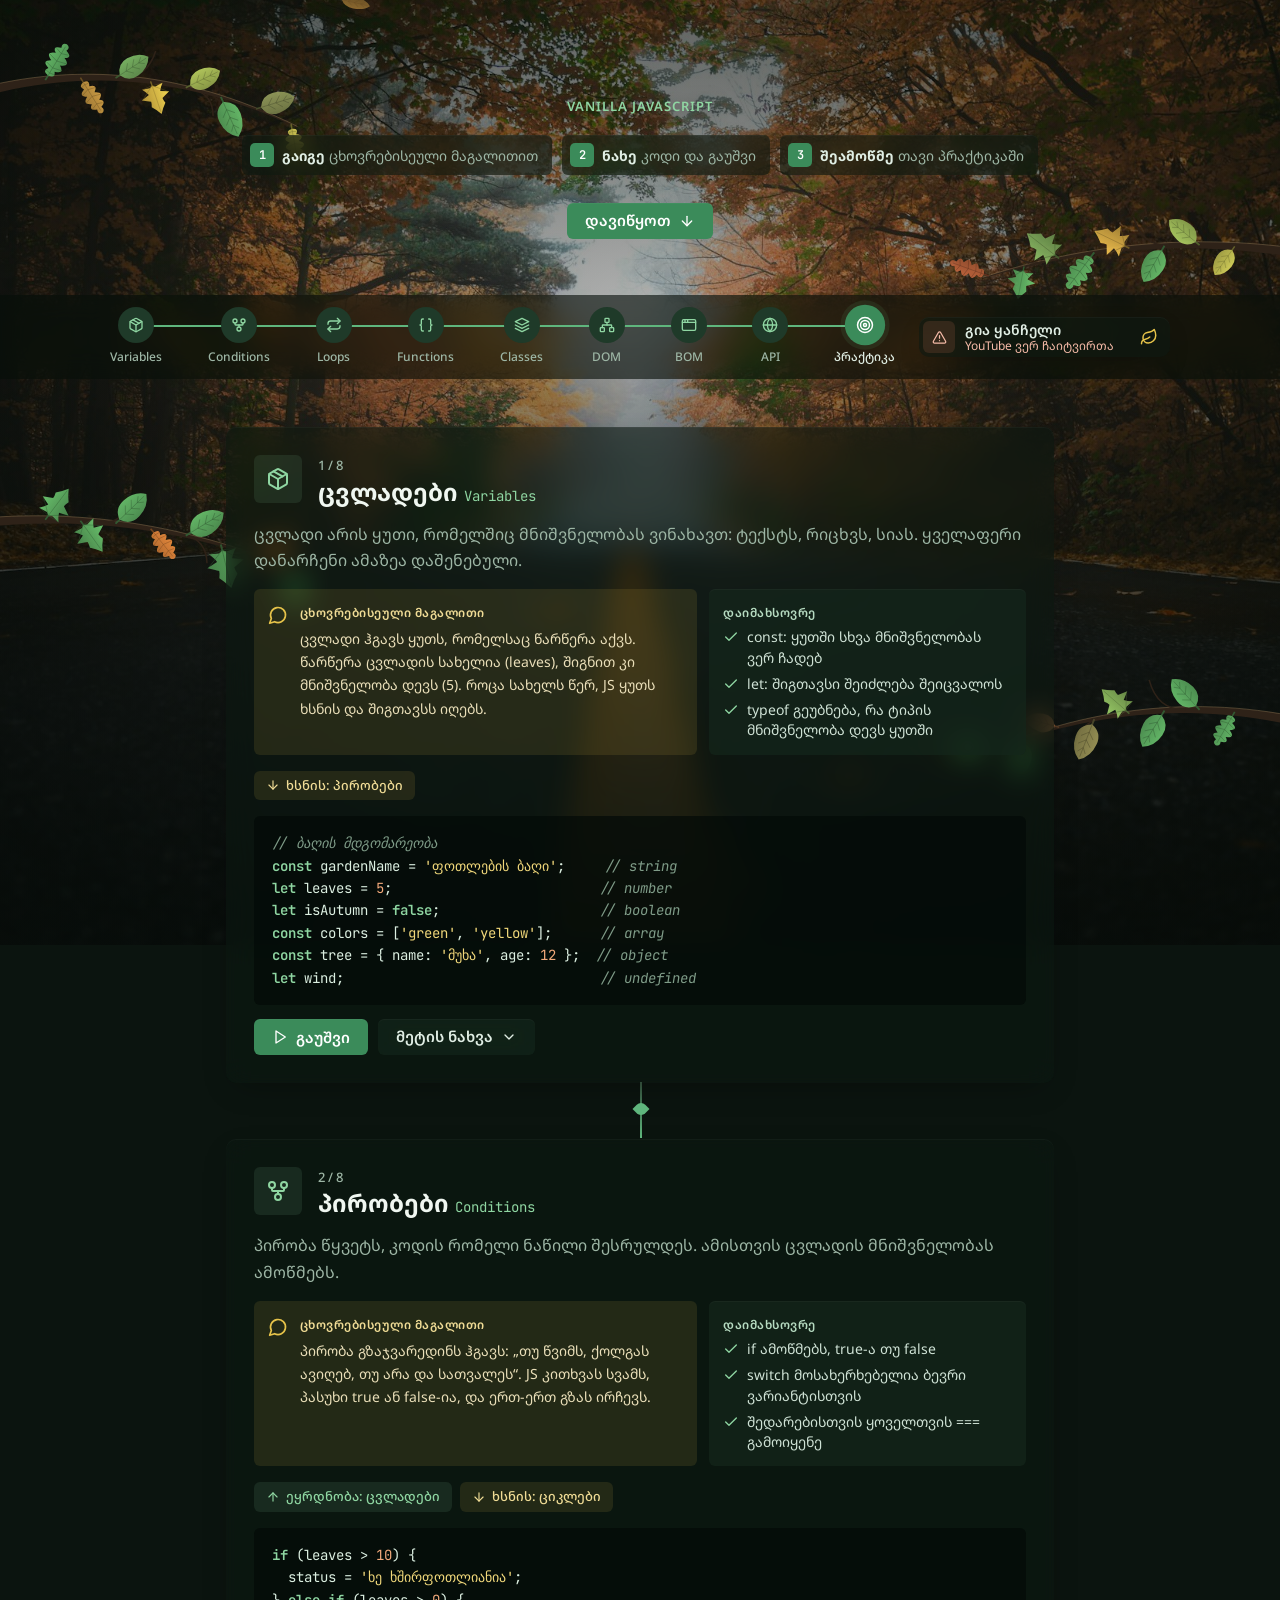
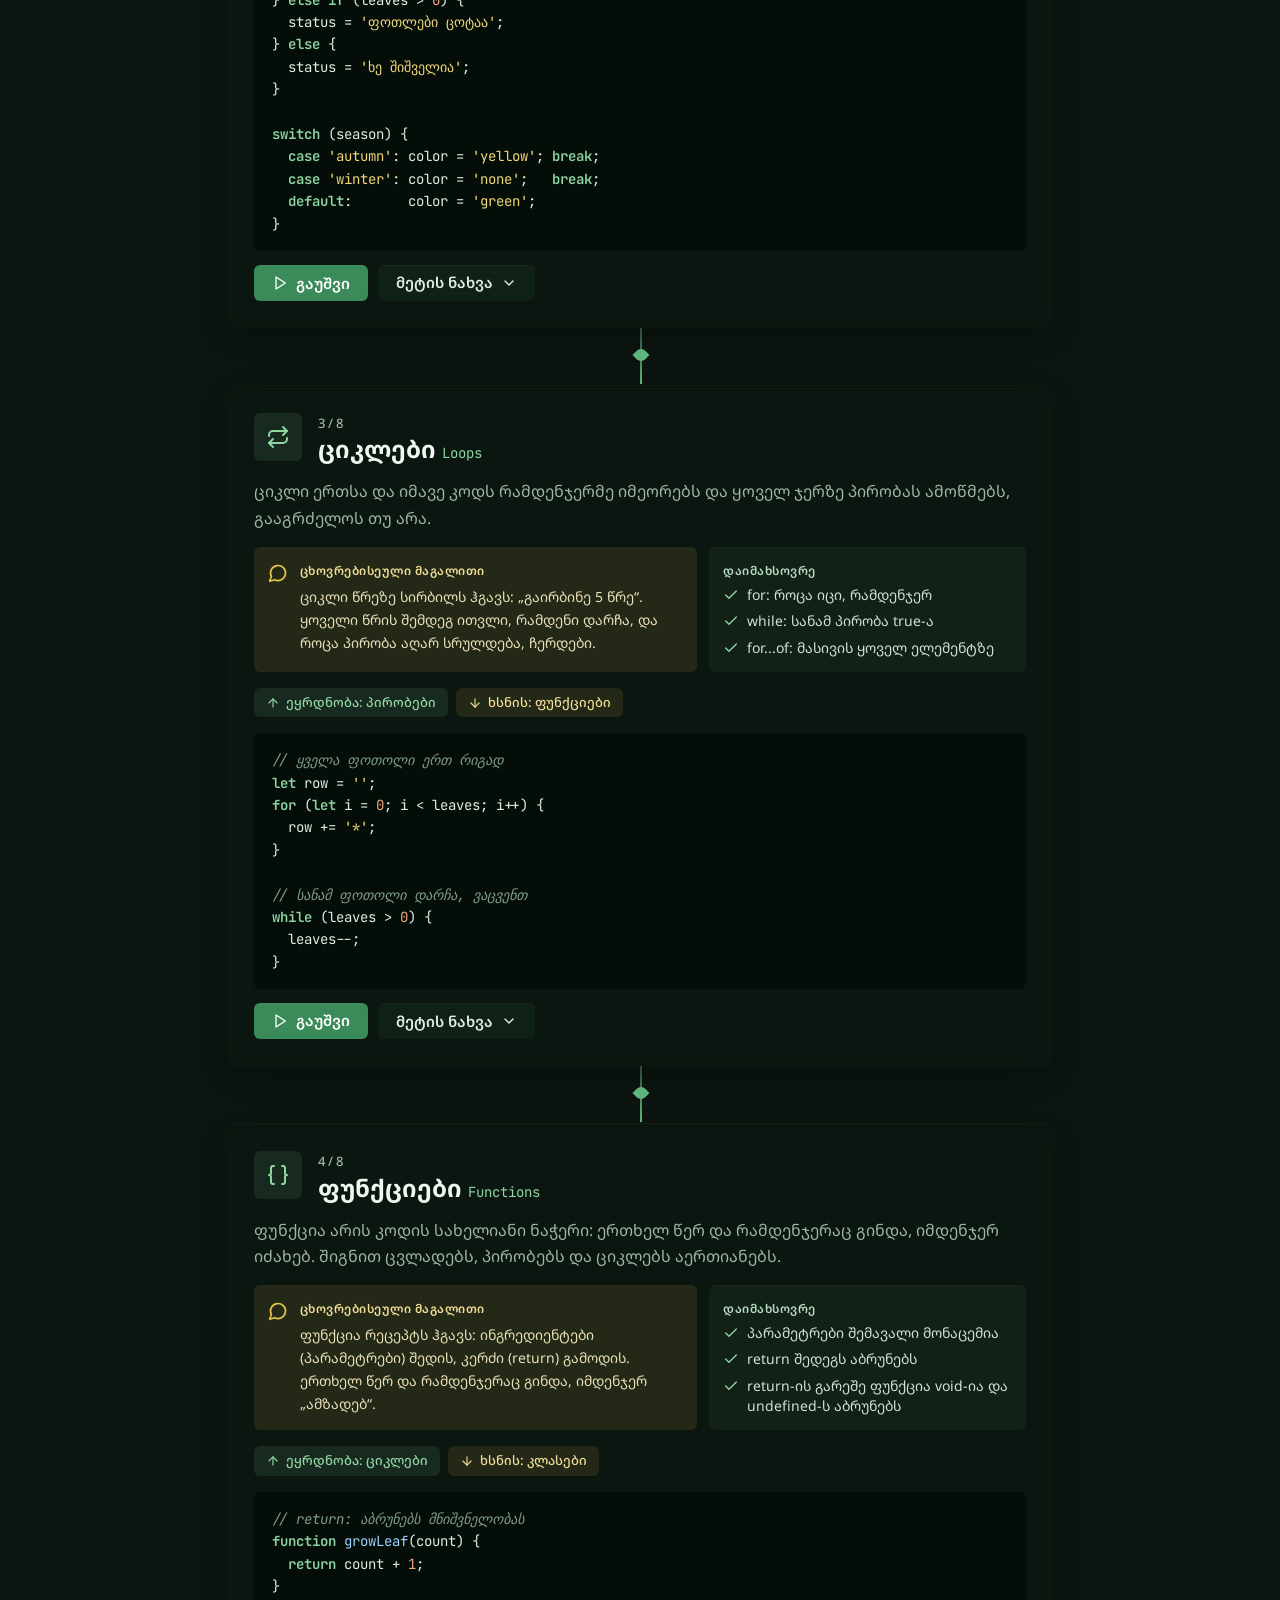
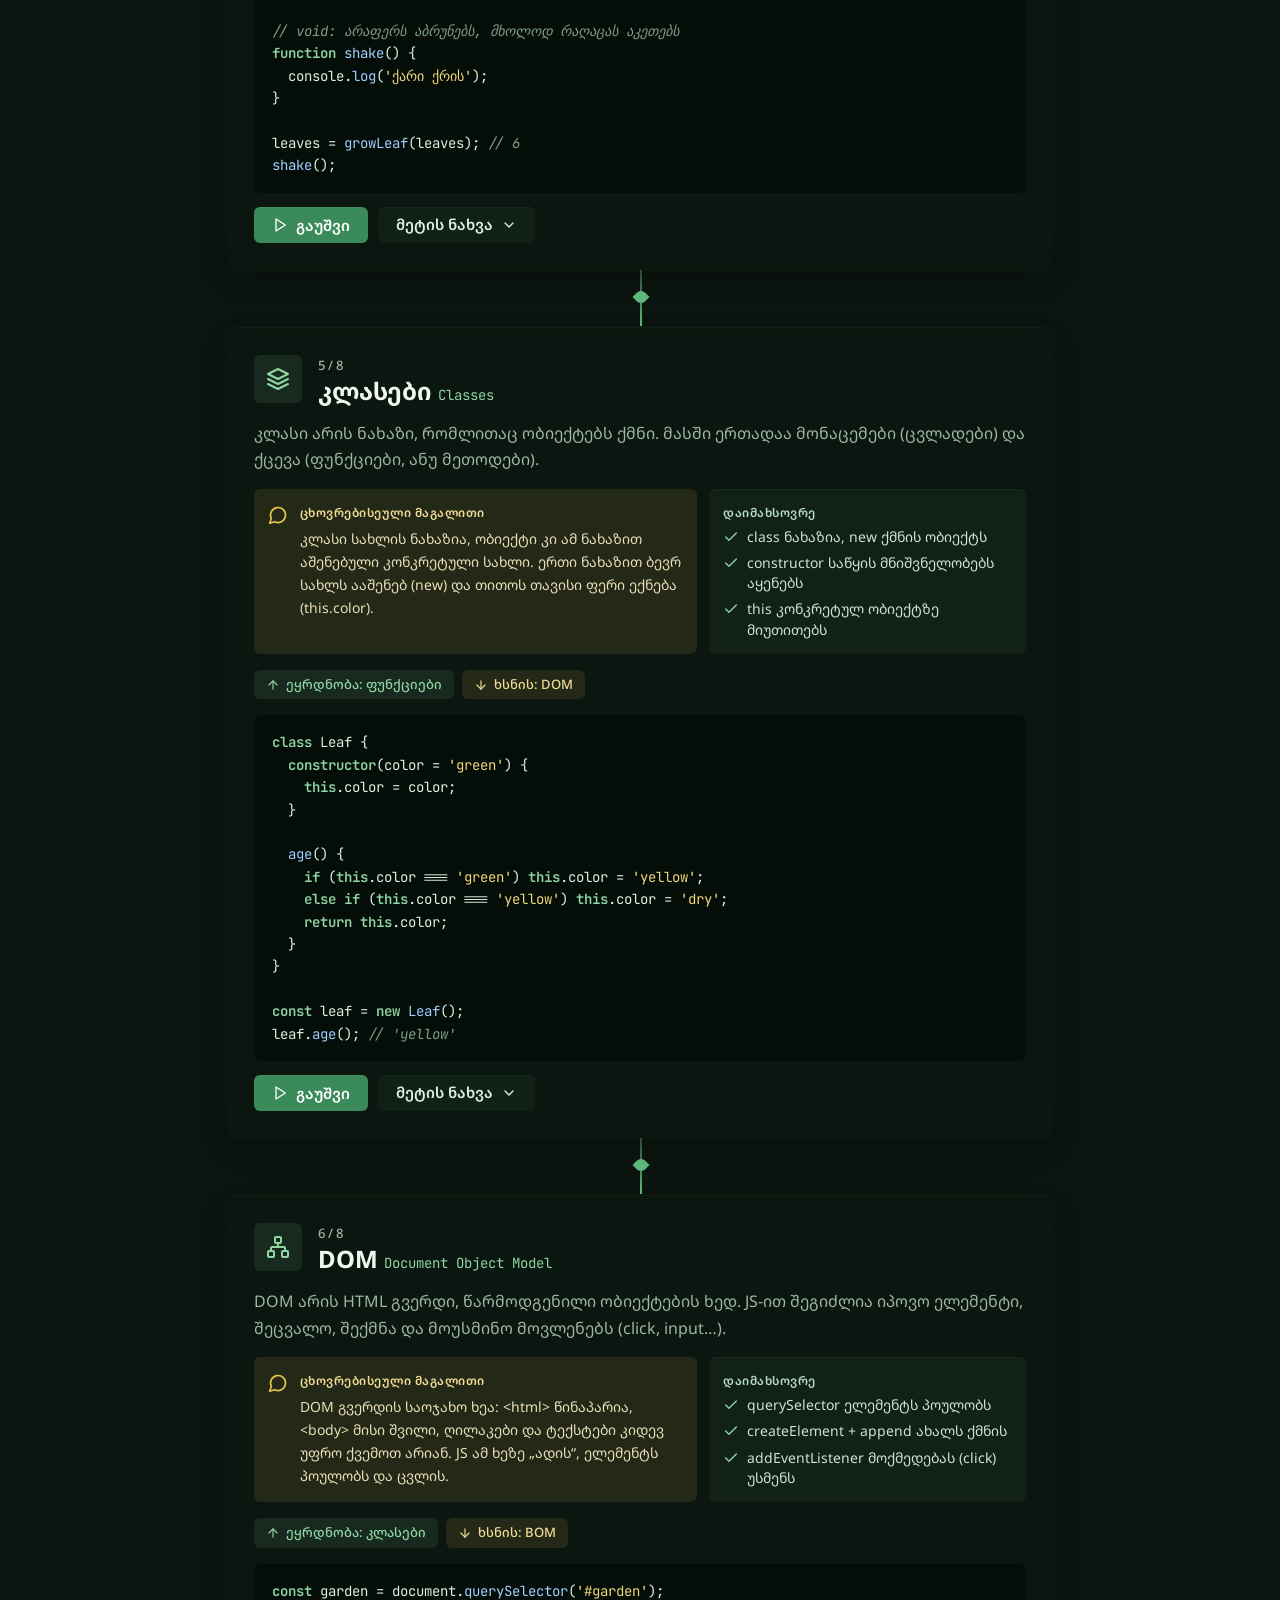
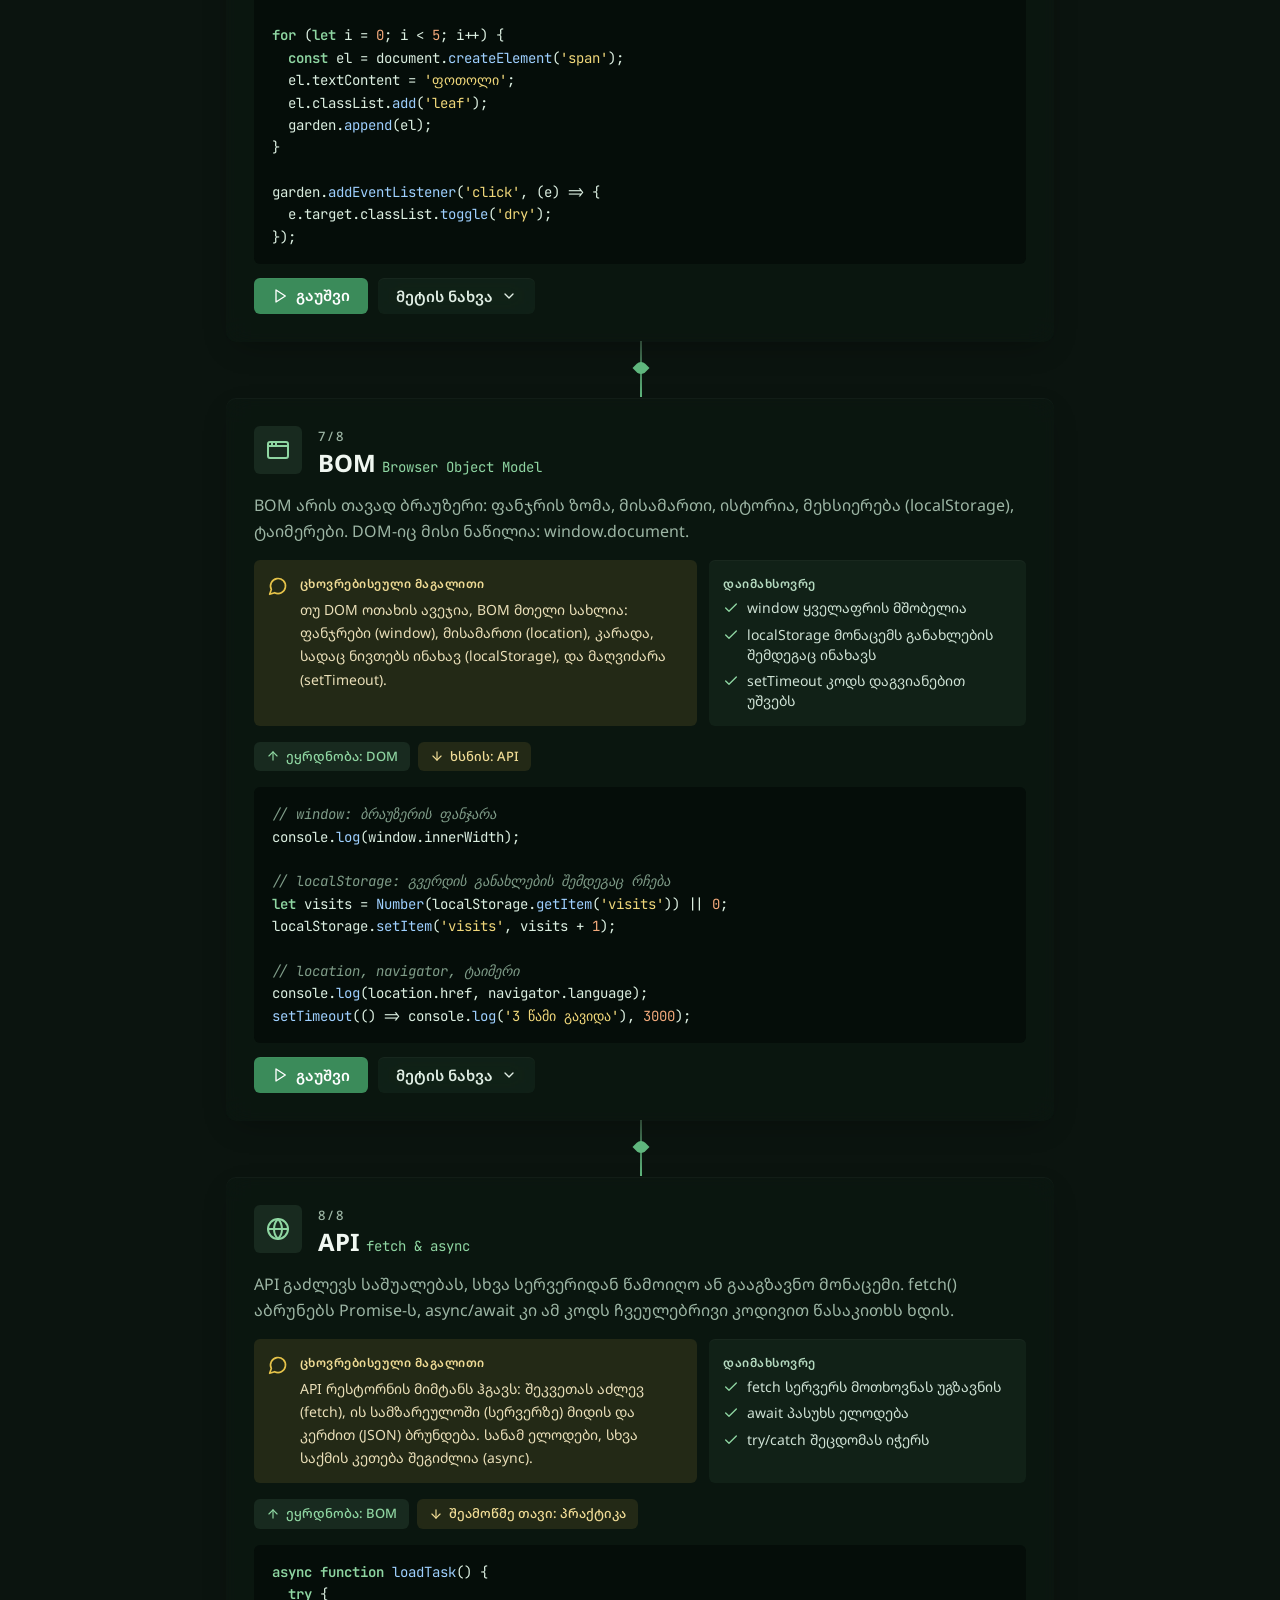
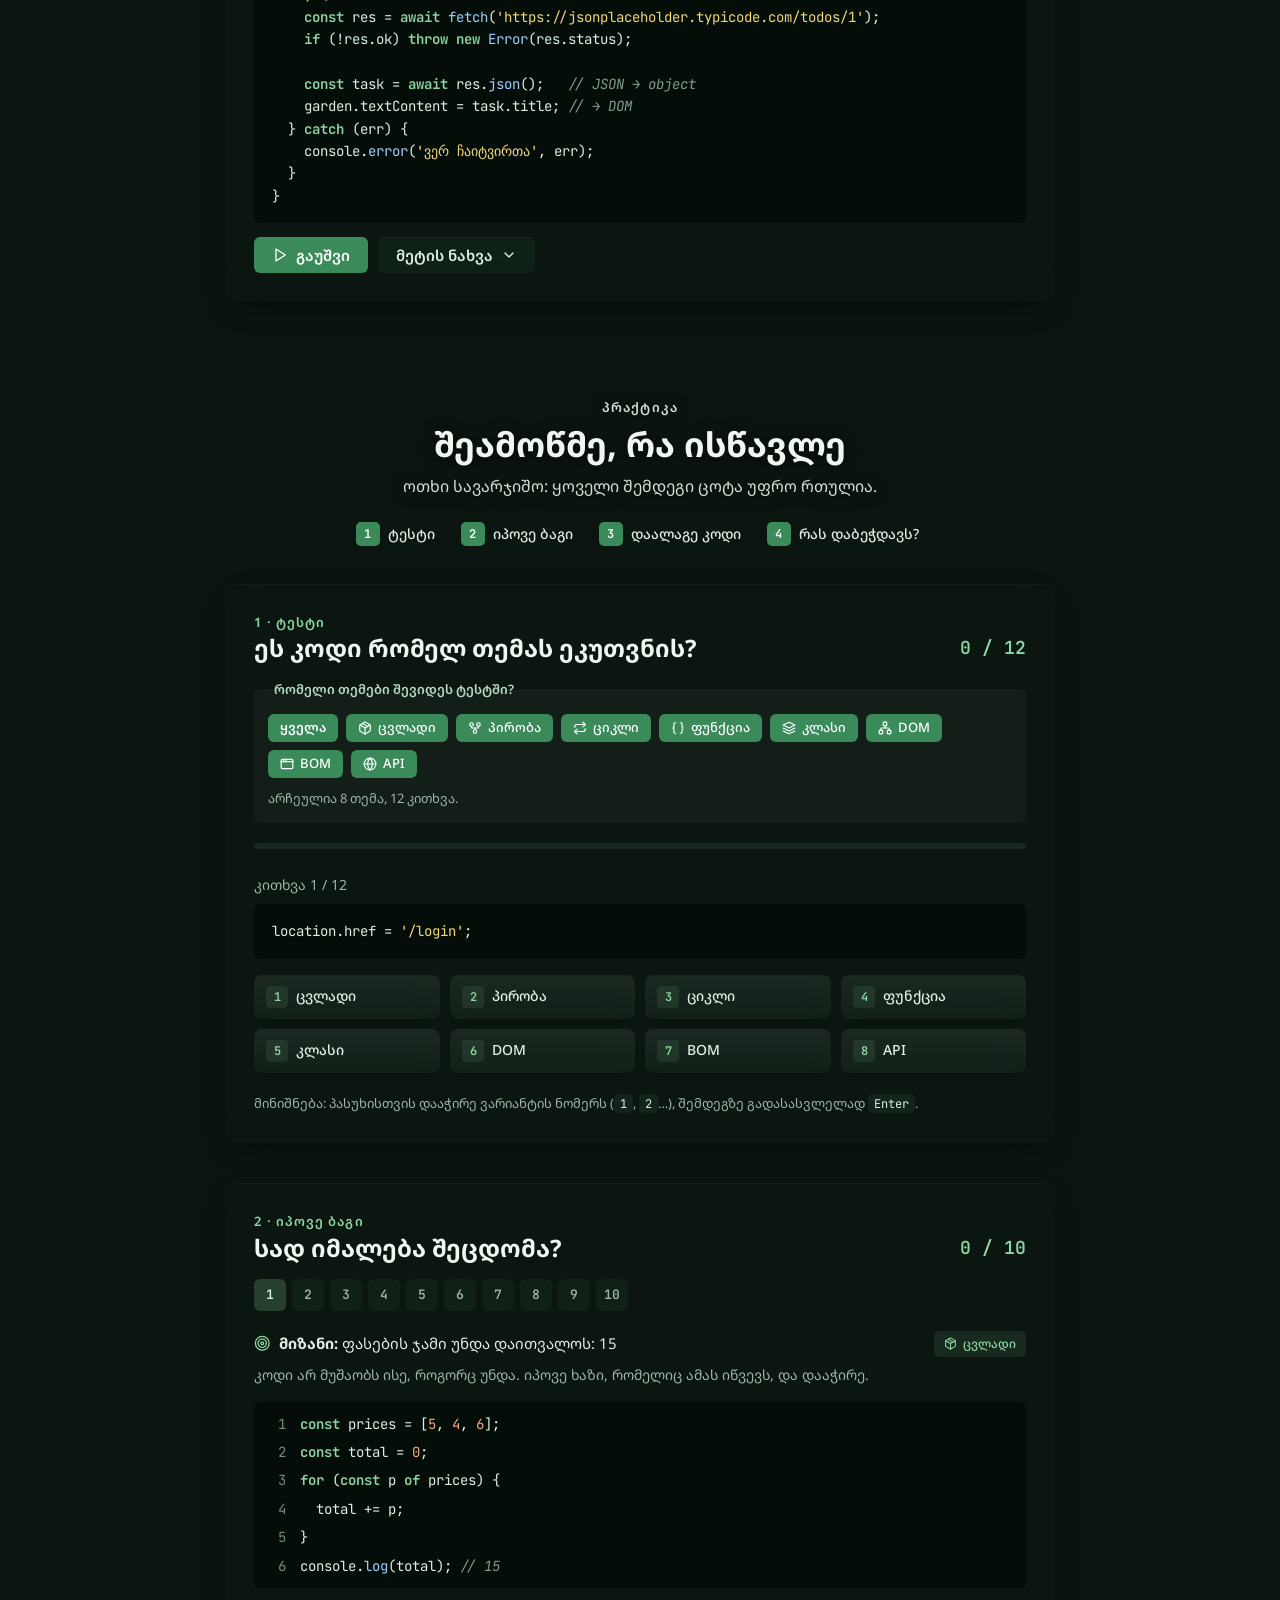
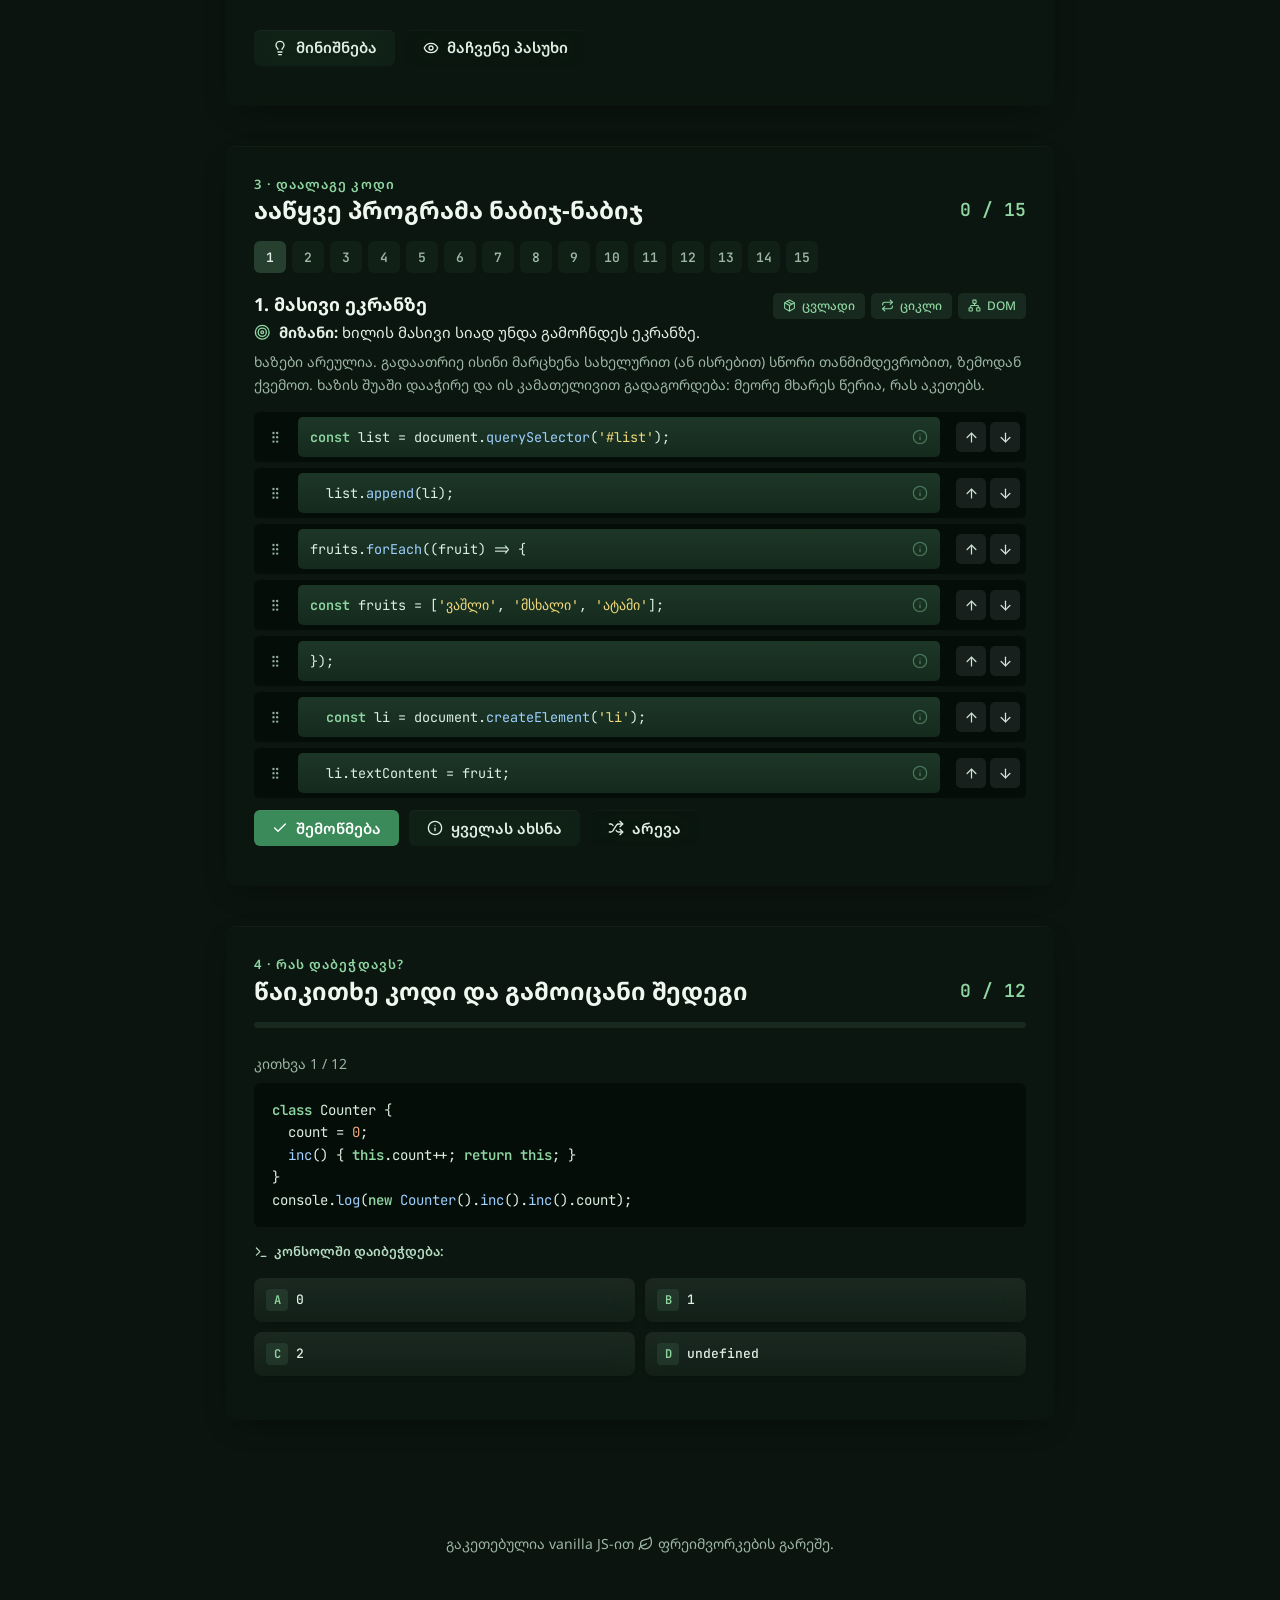
==== commit a2d6e8a2: "Add seasons, rolling code lines, 10 real-life puzzles and a dark forest theme - Order-the-code: each" ====
--- a/index.html
+++ b/index.html
@@ -3,6 +3,7 @@
 <head>
     <meta charset="UTF-8">
     <meta name="viewport" content="width=device-width, initial-scale=1.0">
+    <meta name="theme-color" content="#0b140f">
     <title>JS ფოთლები</title>
     <meta name="description" content="JavaScript-ის 8 ძირითადი თემა ერთ ჯაჭვად: მაგალითები, ტესტი, ბაგების ძებნა და კოდის დალაგება.">
 
@@ -18,6 +19,8 @@
     <script src="src/data/topics.js" defer></script>
     <script src="src/data/quiz.js" defer></script>
     <script src="src/data/practice.js" defer></script>
+    <script src="src/data/puzzles.js" defer></script>
+    <script src="src/data/seasons.js" defer></script>
     <script src="src/topics.js" defer></script>
     <script src="src/quiz.js" defer></script>
     <script src="src/bugs.js" defer></script>
@@ -25,19 +28,17 @@
     <script src="src/output.js" defer></script>
     <script src="src/leaves.js" defer></script>
     <script src="src/music.js" defer></script>
+    <script src="src/seasons.js" defer></script>
     <script src="src/main.js" defer></script>
 </head>
 <body>
+    <div class="forest" id="forest" aria-hidden="true"></div>
     <canvas id="leaves" aria-hidden="true"></canvas>
     <div class="yt-wrap" id="yt-wrap" aria-hidden="true"></div>
 
     <header class="hero">
         <p class="hero__eyebrow">Vanilla JavaScript</p>
-        <h1 class="hero__title">JS-ის 8 ფოთოლი</h1>
-        <p class="hero__lead">
-            ცვლადიდან API-მდე, ერთ ტოტზე. ყოველი თემა წინაზეა დაშენებული,
-            ერთი მაგალითი კი ბოლომდე მიჰყვება: <strong>ფოთლების ბაღი</strong>.
-        </p>
+        <h1 class="sr-only">JS-ის 8 ფოთოლი</h1>
 
         <ol class="howto" aria-label="როგორ ვისწავლოთ">
             <li><span class="howto__no">1</span><span><b>გაიგე</b> ცხოვრებისეული მაგალითით</span></li>
@@ -55,16 +56,20 @@
         <div class="chain__bar">
             <ol class="chain__list" id="chain"></ol>
 
-            <button class="music" id="music-btn" type="button" aria-pressed="false" aria-label="მუსიკის ჩართვა">
-                <span class="music__icon">
-                    <svg class="icon" viewBox="0 0 24 24" fill="none" stroke="currentColor" stroke-width="2" stroke-linecap="round" stroke-linejoin="round" aria-hidden="true"><polygon points="6 3 20 12 6 21 6 3"/></svg>
-                </span>
-                <span class="music__eq" aria-hidden="true"><i></i><i></i><i></i></span>
-                <span class="music__text">
-                    <span class="music__title">გია ყანჩელი</span>
-                    <span class="music__sub">ყვითელი ფოთლები</span>
-                </span>
-            </button>
+            <div class="player">
+                <button class="music" id="music-btn" type="button" aria-pressed="false" aria-label="მუსიკის ჩართვა">
+                    <span class="music__icon">
+                        <svg class="icon" viewBox="0 0 24 24" fill="none" stroke="currentColor" stroke-width="2" stroke-linecap="round" stroke-linejoin="round" aria-hidden="true"><polygon points="6 3 20 12 6 21 6 3"/></svg>
+                    </span>
+                    <span class="music__eq" aria-hidden="true"><i></i><i></i><i></i></span>
+                    <span class="music__text">
+                        <span class="music__title">გია ყანჩელი</span>
+                        <span class="music__sub">ყვითელი ფოთლები</span>
+                    </span>
+                </button>
+                <button class="season-btn" id="season-btn" type="button" aria-expanded="false" aria-controls="season-menu" aria-label="სეზონი და მუსიკა"></button>
+                <div class="season-menu" id="season-menu" hidden></div>
+            </div>
         </div>
     </nav>
 
@@ -131,7 +136,7 @@
                     </div>
                     <p class="quiz__score" id="order-score" aria-live="polite">0 / 0</p>
                 </header>
-                <div class="tabs" id="order-tabs" role="tablist" aria-label="ამოცანები"></div>
+                <div class="step-dots" id="order-tabs" role="tablist" aria-label="ამოცანები"></div>
                 <div id="order-body"></div>
             </section>
 
--- a/basics.css
+++ b/basics.css
@@ -1,33 +1,44 @@
 /* ============ Tokens ============ */
 :root {
-    --bg: #f3f8f1;
-    --surface: rgba(255, 255, 255, 0.42);
-    --surface-strong: rgba(255, 255, 255, 0.62);
-    --glass-border: rgba(255, 255, 255, 0.65);
-    --glass-blur: blur(16px) saturate(160%);
-    --glass-shine: inset 0 1px 0 rgba(255, 255, 255, 0.7);
-    --surface-solid: #ffffff;
-    --green-900: #1f3d2b;
-    --green-800: #24492f;
-    --green-700: #2a5e3c;
-    --green-600: #2f7a4d;
-    --green-500: #3f9460;
-    --green-300: #a8d5b5;
-    --green-100: #e2f1e6;
+    color-scheme: dark;
+
+    --bg: #0b140f;
+    --surface: rgba(12, 24, 17, 0.6);
+    --surface-strong: rgba(20, 38, 27, 0.72);
+    --surface-hover: rgba(32, 58, 41, 0.8);
+    --surface-solid: #13241a;
+    --glass-blur: blur(14px) saturate(130%);
+    --glass-shine: inset 0 1px 0 rgba(255, 255, 255, 0.03);
+
+    --heading: #f0f7f1;
+    --text-strong: #e0eee4;
+    --text: #cfe2d5;
+    --muted: #9db6a5;
+    --label: #b6dbc1;
+
+    --accent: #3b8b5a;          /* filled buttons, active states */
+    --accent-hover: #47a069;
+    --accent-text: #8fd6a2;     /* links, icons, highlights */
+    --accent-line: #5fb67d;
+    --track: rgba(143, 214, 162, 0.28);
+    --tint: rgba(143, 214, 162, 0.1);
+    --line: rgba(200, 235, 210, 0.12);
+
     --leaf-yellow: #e6c34a;
-    --leaf-dry: #a0703a;
-    --danger: #c0573e;
-
-    --text: #1f3d2b;
-    --muted: #5b7564;
-    --line: rgba(47, 122, 77, 0.18);
-
-    --code-bg: #17301f;
+    --leaf-dry: #c48a4a;
+    --yellow-tint: rgba(230, 195, 74, 0.11);
+    --yellow-text: #f0dc96;
+
+    --danger: #e07a5f;
+    --danger-tint: rgba(224, 122, 95, 0.15);
+    --danger-text: #f6bba8;
+
+    --code-bg: rgba(4, 11, 7, 0.72);
     --code-text: #dcefe1;
 
     --radius: 10px;
     --radius-sm: 6px;
-    --shadow: 0 1px 2px rgba(31, 61, 43, 0.05), 0 10px 32px rgba(31, 61, 43, 0.10);
+    --shadow: 0 10px 30px -12px rgba(0, 0, 0, 0.4);
 
     --font: "Noto Sans Georgian", system-ui, -apple-system, "Segoe UI", sans-serif;
     --mono: "JetBrains Mono", ui-monospace, Consolas, monospace;
@@ -45,12 +56,42 @@
     font-size: 16px;
     line-height: 1.65;
     color: var(--text);
+    background: var(--bg);
+    overflow-x: hidden;
+}
+
+/* the season's forest photo (Unsplash), darkened so the glass cards stay readable.
+   It is taller than the screen so leaves.js can drift it slowly on scroll.
+   A new season's photo fades in on top; the old one stays until it is covered. */
+.forest {
+    position: fixed;
+    inset: -5vh 0;
+    z-index: 0;
+    background: var(--bg);
+    pointer-events: none;
+    will-change: transform;
+}
+.forest::after {
+    content: "";
+    position: absolute;
+    inset: 0;
     background:
-        radial-gradient(1200px 600px at 10% -10%, #dcefdf 0%, transparent 60%),
-        radial-gradient(900px 500px at 110% 20%, #e8f3d9 0%, transparent 60%),
-        var(--bg);
-    background-attachment: fixed;
-    overflow-x: hidden;
+        radial-gradient(ellipse 80% 70% at 50% 35%, transparent 0%, rgba(3, 8, 5, 0.6) 100%),
+        linear-gradient(180deg, rgba(4, 10, 6, 0.45) 0%, rgba(4, 10, 6, 0.2) 35%, rgba(4, 10, 6, 0.65) 100%);
+}
+.forest__layer {
+    position: absolute;
+    inset: 0;
+    background: center 30% / cover no-repeat;
+    filter: brightness(var(--dim, 1));
+    opacity: 0;
+    transform: scale(1.06);
+    transition: opacity 0s linear 2.2s, transform 0s linear 2.2s;
+}
+.forest__layer.is-active {
+    opacity: 1;
+    transform: none;
+    transition: opacity 2s ease, transform 9s cubic-bezier(.2, .7, .2, 1);
 }
 
 #leaves {
@@ -64,7 +105,7 @@
 
 .hero, .chain, .wrap, .foot { position: relative; z-index: 1; }
 
-h1, h2, h3 { line-height: 1.25; margin: 0; color: var(--green-900); }
+h1, h2, h3 { line-height: 1.25; margin: 0; color: var(--heading); }
 p { margin: 0; }
 code, pre, kbd { font-family: var(--mono); }
 
@@ -76,7 +117,7 @@
 }
 .btn .icon { width: 16px; height: 16px; }
 
-a { color: var(--green-600); }
+a { color: var(--accent-text); }
 
 :focus-visible {
     outline: 3px solid var(--leaf-yellow);
@@ -89,7 +130,7 @@
     font-weight: 600;
     letter-spacing: .08em;
     text-transform: uppercase;
-    color: var(--green-600);
+    color: var(--accent-text);
 }
 
 /* ============ Buttons ============ */
@@ -99,21 +140,21 @@
     gap: 8px;
     padding: 10px 18px;
     border-radius: var(--radius-sm);
-    border: 1px solid var(--glass-border);
+    border: 0;
     background: var(--surface-strong);
     backdrop-filter: var(--glass-blur);
     -webkit-backdrop-filter: var(--glass-blur);
     box-shadow: var(--glass-shine);
-    color: var(--green-800);
+    color: var(--text-strong);
     font: 600 15px/1 var(--font);
     text-decoration: none;
     cursor: pointer;
-    transition: transform .15s var(--ease), background .2s, border-color .2s, box-shadow .2s;
-}
-.btn:hover { border-color: var(--green-500); box-shadow: 0 4px 14px rgba(47, 122, 77, .15); }
+    transition: transform .15s var(--ease), background .2s, box-shadow .2s;
+}
+.btn:hover { background: var(--surface-hover); box-shadow: 0 6px 14px -8px rgba(0, 0, 0, .4); }
 .btn:active { transform: translateY(1px); }
-.btn--primary { background: rgba(47, 122, 77, .88); color: #fff; border-color: rgba(255, 255, 255, .35); }
-.btn--primary:hover { background: var(--green-700); }
+.btn--primary { background: var(--accent); color: #fff; }
+.btn--primary:hover { background: var(--accent-hover); }
 .btn--ghost { background: transparent; }
 
 /* ============ Hero ============ */
@@ -122,19 +163,21 @@
     margin: 0 auto;
     padding: 96px 16px 56px;
     text-align: center;
-}
-.hero__title {
-    font-size: clamp(36px, 7vw, 64px);
-    font-weight: 700;
-    letter-spacing: -0.01em;
-    margin: 8px 0 16px;
-}
-.hero__lead {
-    max-width: 580px;
-    margin: 0 auto 28px;
-    color: var(--muted);
-    font-size: 18px;
-}
+    text-shadow: 0 2px 18px rgba(0, 0, 0, .55);
+}
+.hero__eyebrow { margin-bottom: 18px; }
+
+/* hidden on screen, still read by screen readers and search engines */
+.sr-only {
+    position: absolute;
+    width: 1px;
+    height: 1px;
+    margin: -1px;
+    overflow: hidden;
+    clip-path: inset(50%);
+    white-space: nowrap;
+}
+.hero .btn, .hero .howto { text-shadow: none; }
 
 /* ============ Music ============ */
 .yt-wrap {
@@ -149,32 +192,133 @@
 .music.is-loading .music__icon { animation: pulse 1.2s ease-in-out infinite; }
 @keyframes pulse { 50% { opacity: .4; } }
 
+/* play button + season picker, one glass pill */
+.player {
+    position: relative;
+    display: flex;
+    flex: none;
+    border-radius: var(--radius);
+    background: var(--surface);
+    box-shadow: var(--shadow), var(--glass-shine);
+}
 .music {
     display: inline-flex;
     align-items: center;
-    flex: none;
     gap: 10px;
     padding: 4px 14px 4px 4px;
-    border-radius: var(--radius);
-    border: 1px solid var(--glass-border);
-    background: var(--surface);
-    backdrop-filter: var(--glass-blur);
-    -webkit-backdrop-filter: var(--glass-blur);
-    color: var(--green-800);
+    border: 0;
+    border-radius: var(--radius) 0 0 var(--radius);
+    background: none;
+    color: var(--text-strong);
     font-family: var(--font);
     text-align: left;
     cursor: pointer;
-    box-shadow: var(--shadow), var(--glass-shine);
-    transition: border-color .2s, box-shadow .2s, transform .15s var(--ease);
-}
-.music:hover { border-color: var(--leaf-yellow); }
+    transition: background .2s, transform .15s var(--ease);
+}
+.music:hover { background: rgba(255, 255, 255, .05); }
 .music:active { transform: translateY(1px); }
+.music__text { min-width: 120px; }
+
+.season-btn {
+    width: 42px;
+    display: grid;
+    place-items: center;
+    border: 0;
+    border-radius: 0 var(--radius) var(--radius) 0;
+    background: none;
+    color: var(--leaf-yellow);
+    cursor: pointer;
+    transition: background .2s;
+}
+.season-btn .icon { width: 18px; height: 18px; }
+.season-btn:hover, .season-btn[aria-expanded="true"] { background: rgba(255, 255, 255, .07); }
+
+/* nearly opaque: a backdrop blur can't reach outside the blurred header */
+.season-menu {
+    position: absolute;
+    top: calc(100% + 10px);
+    right: 0;
+    z-index: 20;
+    width: min(360px, calc(100vw - 24px));
+    padding: 12px;
+    border-radius: var(--radius);
+    background: rgba(9, 18, 12, .95);
+    box-shadow: 0 24px 60px rgba(0, 0, 0, .55), inset 0 1px 0 rgba(255, 255, 255, .07);
+    animation: rise .25s var(--ease);
+}
+.season-menu[hidden] { display: none; }
+.season-menu__title {
+    margin: 0 2px 10px;
+    color: var(--muted);
+    font-size: 12px;
+    font-weight: 600;
+    letter-spacing: .06em;
+    text-transform: uppercase;
+}
+.season-menu__grid { display: grid; grid-template-columns: 1fr 1fr; gap: 8px; }
+.season {
+    position: relative;
+    isolation: isolate;
+    height: 96px;
+    display: flex;
+    flex-direction: column;
+    justify-content: flex-end;
+    padding: 10px;
+    overflow: hidden;
+    border: 0;
+    border-radius: 8px;
+    background: center / cover no-repeat var(--surface-solid);
+    color: #fff;
+    font-family: var(--font);
+    text-align: left;
+    cursor: pointer;
+    box-shadow: 0 6px 14px -8px rgba(0, 0, 0, .6);
+    filter: saturate(.75) brightness(.8);
+    transition: transform .2s var(--ease), box-shadow .2s, filter .3s;
+}
+.season::before {
+    content: "";
+    position: absolute;
+    inset: 0;
+    z-index: -1;
+    background: linear-gradient(180deg, transparent 25%, rgba(0, 0, 0, .75));
+}
+.season:hover { transform: translateY(-2px); filter: none; }
+.season[aria-pressed="true"] { filter: none; }
+.season__name { display: flex; align-items: center; gap: 6px; font-size: 14px; font-weight: 700; }
+.season__name .icon { width: 15px; height: 15px; color: var(--leaf-yellow); }
+.season__track { font-size: 11.5px; opacity: .85; white-space: nowrap; overflow: hidden; text-overflow: ellipsis; }
+/* "now playing" bars on the chosen season */
+.season__now {
+    position: absolute;
+    top: 9px;
+    right: 9px;
+    display: none;
+    align-items: flex-end;
+    gap: 2px;
+    height: 13px;
+    padding: 4px 5px;
+    box-sizing: content-box;
+    border-radius: 5px;
+    background: rgba(0, 0, 0, .45);
+}
+.season__now i {
+    width: 3px;
+    height: 100%;
+    border-radius: 2px;
+    background: var(--leaf-yellow);
+    transform-origin: bottom;
+    animation: eq 1s ease-in-out infinite;
+}
+.season__now i:nth-child(2) { animation-delay: -.4s; }
+.season__now i:nth-child(3) { animation-delay: -.7s; }
+.season[aria-pressed="true"] .season__now { display: inline-flex; }
 .music__icon {
     width: 32px; height: 32px;
     display: grid; place-items: center;
     border-radius: var(--radius-sm);
     background: var(--leaf-yellow);
-    color: var(--green-900);
+    color: #1f2a12;
 }
 .music__icon .icon { width: 15px; height: 15px; }
 .music__text { display: flex; flex-direction: column; line-height: 1.2; }
@@ -193,8 +337,8 @@
 .music__eq i:nth-child(2) { animation-delay: -.4s; }
 .music__eq i:nth-child(3) { animation-delay: -.7s; }
 .music.is-playing .music__eq { display: inline-flex; }
-.music.is-error { border-color: var(--danger); }
-.music.is-error .music__icon { background: #fbe9e4; }
+.music.is-error .music__icon { background: var(--danger-tint); color: var(--danger-text); }
+.music.is-error .music__sub { color: var(--danger-text); }
 
 @keyframes eq {
     0%, 100% { transform: scaleY(.3); }
@@ -207,10 +351,9 @@
     top: 0;
     z-index: 10;
     padding: 12px 16px;
-    background: rgba(243, 248, 241, .45);
+    background: rgba(7, 15, 10, .62);
     backdrop-filter: var(--glass-blur);
     -webkit-backdrop-filter: var(--glass-blur);
-    border-bottom: 1px solid var(--glass-border);
 }
 .chain__bar {
     max-width: 1060px;
@@ -236,14 +379,14 @@
     position: absolute;
     left: var(--inset); right: var(--inset); top: var(--inset);
     height: 2px;
-    background: var(--green-300);
+    background: var(--track);
 }
 .chain__progress {
     position: absolute;
     left: var(--inset); top: var(--inset);
     height: 2px;
     width: calc((100% - 2 * var(--inset)) * var(--f));
-    background: var(--green-600);
+    background: var(--accent-line);
     transition: width .4s var(--ease);
 }
 .chain__item { position: relative; z-index: 1; }
@@ -261,22 +404,20 @@
     width: 36px; height: 36px;
     display: grid; place-items: center;
     border-radius: 50%;
-    background: var(--surface-solid);
-    border: 2px solid var(--green-300);
-    color: var(--green-600);
-    transition: transform .25s var(--ease), border-color .25s, background .25s, color .25s;
+    background: #18291e;
+    color: var(--accent-text);
+    transition: transform .25s var(--ease), background .25s, color .25s;
 }
 .chain__dot .icon { width: 16px; height: 16px; }
-.chain__item--practice .chain__dot { border-color: var(--leaf-yellow); color: #9a7414; }
-.chain__link:hover .chain__dot { transform: scale(1.08); border-color: var(--green-500); }
-.chain__link.is-done .chain__dot { border-color: var(--green-600); }
-.chain__link.is-active { color: var(--green-800); }
+.chain__item--practice .chain__dot { background: #2b2a16; color: var(--leaf-yellow); }
+.chain__link:hover .chain__dot { transform: scale(1.08); background: #22392a; }
+.chain__link.is-done .chain__dot { background: #1f3a29; }
+.chain__link.is-active { color: var(--text-strong); }
 .chain__link.is-active .chain__dot {
     color: #fff;
-    background: var(--green-600);
-    border-color: var(--green-600);
+    background: var(--accent);
     transform: scale(1.12);
-    box-shadow: 0 0 0 5px rgba(47, 122, 77, .15);
+    box-shadow: 0 0 0 4px rgba(95, 182, 125, .1);
 }
 
 /* ============ Layout ============ */
@@ -290,7 +431,7 @@
     background: var(--surface);
     backdrop-filter: var(--glass-blur);
     -webkit-backdrop-filter: var(--glass-blur);
-    border: 1px solid var(--glass-border);
+    border: 0;
     border-radius: var(--radius);
     box-shadow: var(--shadow), var(--glass-shine);
 }
@@ -311,7 +452,7 @@
     top: -57px;
     width: 2px;
     height: 56px;
-    background: linear-gradient(var(--green-300), var(--green-500));
+    background: linear-gradient(var(--track), var(--accent-line));
 }
 .topic + .topic::after {
     content: "";
@@ -321,7 +462,7 @@
     width: 12px;
     height: 12px;
     border-radius: 0 50%;
-    background: var(--green-500);
+    background: var(--accent-line);
     transform: translateX(-50%) rotate(-45deg);
 }
 
@@ -336,14 +477,14 @@
     width: 48px; height: 48px;
     display: grid; place-items: center;
     border-radius: var(--radius-sm);
-    background: rgba(226, 241, 230, .7);
-    border: 1px solid var(--glass-border);
-    color: var(--green-600);
+    background: var(--tint);
+    border: 0;
+    color: var(--accent-text);
 }
 .topic__icon .icon { width: 24px; height: 24px; }
 .topic__step { font-size: 13px; color: var(--muted); font-weight: 500; }
 .topic__title { font-size: 24px; font-weight: 700; }
-.topic__en { font-family: var(--mono); font-size: 14px; color: var(--green-600); font-weight: 400; margin-left: 6px; }
+.topic__en { font-family: var(--mono); font-size: 14px; color: var(--accent-text); font-weight: 400; margin-left: 6px; }
 .topic__summary { color: var(--muted); margin-bottom: 16px; }
 
 .links {
@@ -358,16 +499,17 @@
     gap: 6px;
     padding: 4px 12px;
     border-radius: var(--radius-sm);
-    background: rgba(226, 241, 230, .7);
-    color: var(--green-700);
+    background: var(--tint);
+    color: var(--accent-text);
     font-size: 13px;
     font-weight: 500;
     text-decoration: none;
-    border: 1px solid transparent;
-    transition: border-color .2s, background .2s;
-}
-.chip-link:hover { border-color: var(--green-500); background: #fff; }
-.chip-link--next { background: #fbf4d9; color: #7a5c0e; }
+    border: 0;
+    transition: background .2s;
+}
+.chip-link:hover { background: var(--surface-hover); }
+.chip-link--next { background: var(--yellow-tint); color: var(--yellow-text); }
+.chip-link--next:hover { background: rgba(230, 195, 74, .18); }
 .chip-link .icon { width: 14px; height: 14px; }
 
 /* analogy + key points: visible without opening the dropdown */
@@ -381,7 +523,7 @@
     font-size: 12px;
     font-weight: 600;
     letter-spacing: .04em;
-    color: var(--green-700);
+    color: var(--label);
     margin-bottom: 4px;
 }
 .analogy {
@@ -389,23 +531,24 @@
     gap: 12px;
     padding: 14px;
     border-radius: var(--radius-sm);
-    border: 1px solid var(--glass-border);
-    background: rgba(251, 244, 217, .6);
+    border: 0;
+    background: var(--yellow-tint);
     font-size: 14px;
-    color: #5a4a1c;
-}
-.analogy__icon { color: #a07d1c; }
+    color: #eadfb9;
+}
+.analogy .explain__label { color: var(--yellow-text); }
+.analogy__icon { color: var(--leaf-yellow); }
 .analogy__icon .icon { width: 20px; height: 20px; margin-top: 2px; }
 .keypoints {
     padding: 14px;
     border-radius: var(--radius-sm);
-    border: 1px solid var(--glass-border);
+    border: 0;
     background: var(--surface-strong);
     box-shadow: var(--glass-shine);
 }
 .keypoints ul { list-style: none; margin: 0; padding: 0; display: grid; gap: 6px; }
 .keypoints li { display: flex; gap: 8px; font-size: 14px; line-height: 1.45; }
-.keypoints li .icon { color: var(--green-600); width: 16px; height: 16px; margin-top: 2px; }
+.keypoints li .icon { color: var(--accent-text); width: 16px; height: 16px; margin-top: 2px; }
 
 .bridge {
     display: flex;
@@ -413,7 +556,7 @@
     color: var(--muted);
     margin-bottom: 16px;
 }
-.bridge .icon { color: var(--green-600); margin-top: 4px; }
+.bridge .icon { color: var(--accent-text); margin-top: 4px; }
 
 /* code */
 .code {
@@ -421,17 +564,18 @@
     padding: 16px 18px;
     background: var(--code-bg);
     color: var(--code-text);
+    border: 0;
     border-radius: var(--radius-sm);
     font-size: 14px;
     line-height: 1.6;
     overflow-x: auto;
     tab-size: 2;
 }
-:is(.code, .bug-code, .diff, .sort-item__code) .k { color: #8fd6a2; font-weight: 600; }
-:is(.code, .bug-code, .diff, .sort-item__code) .s { color: #f0d77a; }
-:is(.code, .bug-code, .diff, .sort-item__code) .n { color: #f2a97b; }
-:is(.code, .bug-code, .diff, .sort-item__code) .c { color: #7f9c88; font-style: italic; }
-:is(.code, .bug-code, .diff, .sort-item__code) .f { color: #9fd0ff; }
+:is(.code, .bug-code, .diff, .roll__face--code) .k { color: #8fd6a2; font-weight: 600; }
+:is(.code, .bug-code, .diff, .roll__face--code) .s { color: #f0d77a; }
+:is(.code, .bug-code, .diff, .roll__face--code) .n { color: #f2a97b; }
+:is(.code, .bug-code, .diff, .roll__face--code) .c { color: #7f9c88; font-style: italic; }
+:is(.code, .bug-code, .diff, .roll__face--code) .f { color: #9fd0ff; }
 
 .topic__actions {
     display: flex;
@@ -445,8 +589,8 @@
     margin-top: 12px;
     padding: 10px 14px;
     border-radius: var(--radius-sm);
-    background: var(--green-100);
-    border-left: 3px solid var(--green-600);
+    background: var(--tint);
+    color: var(--text-strong);
     font-family: var(--mono);
     font-size: 13px;
     white-space: pre-wrap;
@@ -458,18 +602,18 @@
 .garden button {
     display: grid;
     place-items: center;
-    color: var(--green-500);
+    color: var(--accent-text);
     padding: 8px;
     border: 0;
     border-radius: 10px;
-    background: #fff;
+    background: rgba(255, 255, 255, .06);
     cursor: pointer;
     transition: transform .2s var(--ease);
 }
 .garden button .icon { width: 26px; height: 26px; }
 .garden button:hover { transform: rotate(-12deg) scale(1.1); }
 .garden button.dry { color: var(--leaf-yellow); transform: rotate(25deg); }
-.output.is-error { background: #fbe9e4; border-color: var(--danger); }
+.output.is-error { background: var(--danger-tint); color: var(--danger-text); }
 
 /* dropdown */
 .toggle__arrow { display: inline-block; transition: transform .3s var(--ease); }
@@ -484,8 +628,7 @@
 .more__inner { overflow: hidden; }
 .more__content {
     padding-top: 20px;
-    margin-top: 20px;
-    border-top: 1px dashed var(--line);
+    margin-top: 4px;
 }
 .more__content h3 { font-size: 16px; margin-bottom: 10px; }
 
@@ -500,15 +643,15 @@
 .points li {
     padding: 10px 14px;
     background: var(--surface-strong);
-    border: 1px solid var(--glass-border);
+    border: 0;
     border-radius: var(--radius-sm);
     box-shadow: var(--glass-shine);
     font-size: 14px;
 }
 .points code {
     font-size: 13px;
-    color: var(--green-700);
-    background: var(--green-100);
+    color: var(--accent-text);
+    background: var(--tint);
     padding: 1px 6px;
     border-radius: 5px;
 }
@@ -518,12 +661,13 @@
     gap: 10px;
     padding: 12px 14px;
     border-radius: var(--radius-sm);
-    background: #fbf4d9;
-    color: #6b5212;
+    background: var(--yellow-tint);
+    border: 0;
+    color: var(--yellow-text);
     font-size: 14px;
 }
 .tip code { font-size: 13px; }
-.tip > .icon { color: #a07d1c; width: 18px; height: 18px; margin-top: 2px; }
+.tip > .icon { color: var(--leaf-yellow); width: 18px; height: 18px; margin-top: 2px; }
 
 /* ============ Quiz ============ */
 .quiz { padding: 28px; }
@@ -539,23 +683,23 @@
     font-family: var(--mono);
     font-weight: 600;
     font-size: 18px;
-    color: var(--green-700);
+    color: var(--accent-text);
     white-space: nowrap;
 }
 
 .filter {
     margin: 0 0 20px;
     padding: 14px;
-    border: 1px solid var(--glass-border);
-    border-radius: var(--radius-sm);
-    background: rgba(255, 255, 255, .28);
+    border: 0;
+    border-radius: var(--radius-sm);
+    background: rgba(255, 255, 255, .03);
     box-shadow: var(--glass-shine);
 }
 .filter__legend {
     padding: 0 6px;
     font-size: 13px;
     font-weight: 600;
-    color: var(--green-700);
+    color: var(--label);
 }
 .filter__chips { display: flex; flex-wrap: wrap; gap: 8px; }
 .chip {
@@ -564,25 +708,22 @@
     gap: 6px;
     padding: 6px 12px;
     border-radius: var(--radius-sm);
-    border: 1px solid var(--glass-border);
-    background: rgba(255, 255, 255, .5);
-    backdrop-filter: var(--glass-blur);
-    -webkit-backdrop-filter: var(--glass-blur);
+    border: 0;
+    background: rgba(255, 255, 255, .04);
     color: var(--muted);
     font: 500 13px/1.2 var(--font);
     cursor: pointer;
-    transition: background .2s, color .2s, border-color .2s;
-}
-.chip:hover { border-color: var(--green-500); }
+    transition: background .2s, color .2s;
+}
+.chip:hover { background: rgba(255, 255, 255, .09); }
 .chip[aria-pressed="true"] {
-    background: rgba(47, 122, 77, .85);
-    border-color: rgba(255, 255, 255, .35);
+    background: var(--accent);
     color: #fff;
 }
 .chip--all { font-weight: 600; }
 .chip .icon { width: 14px; height: 14px; }
 .filter__note { margin-top: 10px; font-size: 13px; color: var(--muted); }
-.filter__note.is-warn { color: #8a4a12; animation: shake .4s; }
+.filter__note.is-warn { color: var(--yellow-text); animation: shake .4s; }
 @keyframes shake {
     25% { transform: translateX(-4px); }
     75% { transform: translateX(4px); }
@@ -593,7 +734,7 @@
 .progress {
     height: 6px;
     border-radius: 3px;
-    background: var(--green-100);
+    background: var(--tint);
     overflow: hidden;
     margin-bottom: 24px;
 }
@@ -601,7 +742,7 @@
     display: block;
     height: 100%;
     width: 0;
-    background: linear-gradient(90deg, var(--green-500), var(--leaf-yellow));
+    background: linear-gradient(90deg, var(--accent-line), var(--leaf-yellow));
     transition: width .4s var(--ease);
 }
 
@@ -613,39 +754,52 @@
     gap: 10px;
     margin: 16px 0;
 }
+/* answers: no borders, just tinted glass with a shadow you feel more than see */
 .option {
+    --glass: rgba(255, 255, 255, .06);
     display: flex;
     align-items: center;
     gap: 8px;
-    padding: 10px 12px;
-    border-radius: var(--radius-sm);
-    border: 1px solid var(--glass-border);
-    background: var(--surface-strong);
+    padding: 11px 12px;
+    border: 0;
+    border-radius: 8px;
+    background: linear-gradient(180deg, var(--glass), rgba(255, 255, 255, .02)), rgba(18, 34, 24, .55);
     backdrop-filter: var(--glass-blur);
     -webkit-backdrop-filter: var(--glass-blur);
-    box-shadow: var(--glass-shine);
-    color: var(--text);
+    box-shadow: 0 4px 10px -7px rgba(0, 0, 0, .45);
+    color: var(--text-strong);
     font: 500 14px/1.2 var(--font);
     cursor: pointer;
     text-align: left;
-    transition: border-color .2s, background .2s, transform .15s var(--ease);
-}
-.option:hover:not(:disabled) { border-color: var(--green-500); transform: translateY(-1px); }
+    transition: background .25s, box-shadow .25s, transform .2s var(--ease), opacity .25s;
+}
+.option:hover:not(:disabled) {
+    --glass: rgba(255, 255, 255, .1);
+    transform: translateY(-1px);
+    box-shadow: 0 6px 12px -8px rgba(0, 0, 0, .5);
+}
+.option:active:not(:disabled) { transform: translateY(1px); }
 .option:disabled { cursor: default; }
 .option__key {
     flex: none;
     width: 22px; height: 22px;
     display: grid; place-items: center;
     border-radius: 4px;
-    background: var(--green-100);
-    color: var(--green-700);
+    background: var(--tint);
+    color: var(--accent-text);
     font: 600 12px/1 var(--mono);
 }
-.option.is-correct { background: var(--green-100); border-color: var(--green-600); color: var(--green-800); }
-.option.is-correct .option__key { background: var(--green-600); color: #fff; }
-.option.is-wrong { background: #fbe9e4; border-color: var(--danger); color: #7d2f1e; }
+.option.is-correct {
+    background: linear-gradient(180deg, rgba(143, 214, 162, .3), rgba(95, 182, 125, .14)), rgba(18, 34, 24, .55);
+    color: #fff;
+}
+.option.is-correct .option__key { background: var(--accent); color: #fff; }
+.option.is-wrong {
+    background: linear-gradient(180deg, rgba(240, 140, 115, .3), rgba(224, 122, 95, .14)), rgba(18, 34, 24, .55);
+    color: var(--danger-text);
+}
 .option.is-wrong .option__key { background: var(--danger); color: #fff; }
-.option.is-dim { opacity: .5; }
+.option.is-dim { opacity: .45; }
 
 .feedback {
     display: flex;
@@ -657,11 +811,11 @@
     margin-bottom: 16px;
     animation: rise .35s var(--ease);
 }
-.feedback--ok { background: var(--green-100); color: var(--green-800); }
-.feedback--bad { background: #fbf4d9; color: #6b5212; }
+.feedback--ok { background: rgba(95, 182, 125, .14); color: var(--text-strong); }
+.feedback--bad { background: var(--yellow-tint); color: var(--yellow-text); }
 .feedback__icon { width: 18px; height: 18px; margin-top: 2px; }
-.feedback--ok .feedback__icon { color: var(--green-600); }
-.feedback--bad .feedback__icon { color: #b07a12; }
+.feedback--ok .feedback__icon { color: var(--accent-text); }
+.feedback--bad .feedback__icon { color: var(--leaf-yellow); }
 
 .quiz__nav { display: flex; justify-content: flex-end; }
 
@@ -671,12 +825,12 @@
     margin: 0 auto;
     display: grid; place-items: center;
     border-radius: var(--radius);
-    background: rgba(47, 122, 77, .12);
-    border: 1px solid var(--glass-border);
-    color: var(--green-600);
+    background: var(--tint);
+    border: 0;
+    color: var(--accent-text);
 }
 .result__icon .icon { width: 30px; height: 30px; }
-.result__score { font-size: 40px; font-weight: 700; color: var(--green-700); margin: 8px 0; font-family: var(--mono); }
+.result__score { font-size: 40px; font-weight: 700; color: var(--accent-text); margin: 8px 0; font-family: var(--mono); }
 .result__text { color: var(--muted); margin-bottom: 20px; }
 
 .quiz__hint { margin-top: 20px; font-size: 13px; color: var(--muted); }
@@ -684,9 +838,10 @@
     display: inline-block;
     padding: 1px 6px;
     border-radius: 5px;
-    border: 1px solid var(--line);
-    border-bottom-width: 2px;
-    background: #fff;
+    border: 0;
+    box-shadow: inset 0 -2px 0 rgba(0, 0, 0, .35);
+    background: var(--surface-solid);
+    color: var(--text-strong);
     font-size: 12px;
 }
 
@@ -706,7 +861,7 @@
     gap: 8px;
     padding: 8px 14px 8px 8px;
     border-radius: var(--radius-sm);
-    border: 1px solid var(--glass-border);
+    border: 0;
     background: var(--surface);
     backdrop-filter: var(--glass-blur);
     -webkit-backdrop-filter: var(--glass-blur);
@@ -714,27 +869,28 @@
     font-size: 14px;
     color: var(--muted);
 }
-.howto b { color: var(--green-800); }
+.howto b { color: var(--text-strong); }
 .howto__no, .practice__no {
     width: 24px; height: 24px;
     display: grid; place-items: center;
     border-radius: 5px;
-    background: var(--green-600);
+    background: var(--accent);
     color: #fff;
     font: 600 12px/1 var(--mono);
 }
 
 /* ============ Practice ============ */
 .practice { margin-top: 96px; }
-.practice__intro { text-align: center; margin-bottom: 32px; }
+.practice__intro { text-align: center; margin-bottom: 32px; text-shadow: 0 2px 14px rgba(0, 0, 0, .5); }
 .practice__intro h2 { font-size: clamp(26px, 4vw, 34px); margin: 4px 0 8px; }
-.practice__intro > p { color: var(--muted); }
+.practice__intro > p { color: var(--text); }
 .practice__links {
     display: flex;
     flex-wrap: wrap;
     justify-content: center;
     gap: 8px;
     margin-top: 16px;
+    text-shadow: none;
 }
 .practice__links a {
     display: inline-flex;
@@ -742,17 +898,17 @@
     gap: 8px;
     padding: 6px 12px 6px 6px;
     border-radius: var(--radius-sm);
-    border: 1px solid var(--glass-border);
+    border: 0;
     background: var(--surface);
     backdrop-filter: var(--glass-blur);
     -webkit-backdrop-filter: var(--glass-blur);
-    color: var(--green-800);
+    color: var(--text-strong);
     font-size: 14px;
     font-weight: 500;
     text-decoration: none;
-    transition: border-color .2s;
-}
-.practice__links a:hover { border-color: var(--green-500); }
+    transition: background .2s;
+}
+.practice__links a:hover { background: var(--surface-hover); }
 .practice > .card + .card { margin-top: 40px; }
 
 /* shared task pieces */
@@ -764,10 +920,11 @@
     gap: 10px;
     margin-bottom: 6px;
 }
-.task-goal { display: flex; gap: 8px; font-size: 15px; }
-.task-goal .icon { color: var(--green-600); margin-top: 4px; }
+.task-title { font-size: 18px; font-weight: 700; margin-bottom: 4px; }
+.task-goal { display: flex; gap: 8px; font-size: 15px; color: var(--text-strong); }
+.task-goal .icon { color: var(--accent-text); margin-top: 4px; }
 .task-help { color: var(--muted); font-size: 14px; margin-bottom: 16px; }
-.task-msg { min-height: 1.4em; margin: 10px 0 0; font-size: 14px; color: #8a4a12; }
+.task-msg { min-height: 1.4em; margin: 10px 0 0; font-size: 14px; color: var(--yellow-text); }
 .task-actions { display: flex; flex-wrap: wrap; gap: 10px; margin: 12px 0; }
 .task-nav { display: flex; justify-content: flex-end; margin-top: 4px; }
 .tags { display: flex; flex-wrap: wrap; gap: 6px; }
@@ -777,16 +934,16 @@
     gap: 6px;
     padding: 3px 10px;
     border-radius: 5px;
-    background: rgba(226, 241, 230, .7);
-    border: 1px solid var(--glass-border);
-    color: var(--green-700);
+    background: var(--tint);
+    border: 0;
+    color: var(--accent-text);
     font-size: 12px;
     font-weight: 500;
     text-decoration: none;
 }
 .tag .icon { width: 13px; height: 13px; }
 
-.btn.is-pulse { animation: ring 1.4s ease-out infinite; border-color: var(--leaf-yellow); }
+.btn.is-pulse { animation: ring 1.4s ease-out infinite; }
 @keyframes ring {
     0%   { box-shadow: 0 0 0 0 rgba(230, 195, 74, .6); }
     100% { box-shadow: 0 0 0 10px rgba(230, 195, 74, 0); }
@@ -798,35 +955,39 @@
     padding: 12px 14px;
     margin-bottom: 12px;
     border-radius: var(--radius-sm);
-    background: #fbf4d9;
-    color: #6b5212;
+    background: var(--yellow-tint);
+    border: 0;
+    color: var(--yellow-text);
     font-size: 14px;
     animation: rise .3s var(--ease);
 }
 .hint[hidden] { display: none; }
-.hint .icon { color: #b07a12; margin-top: 3px; }
-
-/* ---- bug hunt ---- */
+.hint .icon { color: var(--leaf-yellow); margin-top: 3px; }
+
+/* ---- numbered steps (bug hunt, order the code) ---- */
 .step-dots { display: flex; flex-wrap: wrap; gap: 6px; margin-bottom: 20px; }
 .step-dot {
     width: 32px; height: 32px;
     border-radius: var(--radius-sm);
-    border: 1px solid var(--glass-border);
+    border: 0;
     background: var(--surface-strong);
     color: var(--muted);
     font: 600 13px/1 var(--mono);
     cursor: pointer;
-    transition: border-color .2s, background .2s;
-}
-.step-dot:hover { border-color: var(--green-500); }
-.step-dot.is-current { border: 2px solid var(--green-600); color: var(--green-800); }
-.step-dot.is-found { background: var(--green-600); border-color: var(--green-600); color: #fff; }
-.step-dot.is-revealed { background: #fbf4d9; color: #7a5c0e; }
-
+    transition: background .2s, transform .2s var(--ease);
+}
+.step-dot:hover { background: var(--surface-hover); }
+.step-dot.is-current { background: rgba(143, 214, 162, .22); color: var(--text-strong); }
+.step-dot.is-found { background: var(--accent); color: #fff; }
+.step-dot.is-found.is-current { background: var(--accent-hover); transform: translateY(-2px); }
+.step-dot.is-revealed { background: var(--yellow-tint); color: var(--yellow-text); }
+
+/* ---- bug hunt ---- */
 .bug-code {
     padding: 8px 0;
     border-radius: var(--radius-sm);
     background: var(--code-bg);
+    border: 0;
     overflow-x: auto;
 }
 .bug-line {
@@ -837,26 +998,26 @@
     min-width: max-content;
     padding: 3px 16px 3px 12px;
     border: 0;
-    border-left: 3px solid transparent;
     background: transparent;
     color: var(--code-text);
     font: 14px/1.6 var(--mono);
     text-align: left;
     cursor: pointer;
-    transition: background .15s, border-color .15s;
+    transition: background .15s;
 }
 .bug-line code { white-space: pre; }
 .bug-line__no { width: 1.4em; text-align: right; color: #6f8f79; user-select: none; }
-.bug-line:hover:not(:disabled) { background: rgba(255, 255, 255, .06); border-left-color: var(--leaf-yellow); }
+.bug-line:hover:not(:disabled) { background: rgba(255, 255, 255, .06); }
 .bug-line:disabled { cursor: default; }
 .bug-line.is-wrong { background: rgba(192, 87, 62, .28); animation: shake .35s; }
-.bug-line.is-found { background: rgba(63, 148, 96, .38); border-left-color: #8fd6a2; }
-.bug-line.is-bug { background: rgba(230, 195, 74, .25); border-left-color: var(--leaf-yellow); }
+.bug-line.is-found { background: rgba(63, 148, 96, .38); }
+.bug-line.is-bug { background: rgba(230, 195, 74, .25); }
 
 .diff {
     margin: 0 0 14px;
     border-radius: var(--radius-sm);
     background: var(--code-bg);
+    border: 0;
     overflow: hidden;
 }
 .diff__title { padding: 8px 14px 4px; font-size: 12px; color: #9fb8a6; }
@@ -875,33 +1036,6 @@
 .diff__row--add span { color: #8fd6a2; }
 
 /* ---- order the code ---- */
-.tabs { display: flex; flex-wrap: wrap; gap: 8px; margin-bottom: 20px; }
-.tab {
-    display: inline-flex;
-    align-items: center;
-    gap: 8px;
-    padding: 6px 12px 6px 6px;
-    border-radius: var(--radius-sm);
-    border: 1px solid var(--glass-border);
-    background: var(--surface-strong);
-    color: var(--muted);
-    font: 500 13px/1.2 var(--font);
-    cursor: pointer;
-    transition: border-color .2s, background .2s, color .2s;
-}
-.tab:hover { border-color: var(--green-500); }
-.tab__no {
-    width: 22px; height: 22px;
-    display: grid; place-items: center;
-    border-radius: 4px;
-    background: var(--green-100);
-    color: var(--green-700);
-    font: 600 12px/1 var(--mono);
-}
-.tab .icon { width: 22px; height: 22px; padding: 4px; border-radius: 4px; background: var(--green-600); color: #fff; }
-.tab.is-active { background: rgba(47, 122, 77, .88); border-color: rgba(255, 255, 255, .35); color: #fff; }
-.tab.is-active .tab__no { background: rgba(255, 255, 255, .2); color: #fff; }
-
 .sortable {
     list-style: none;
     margin: 0;
@@ -918,26 +1052,16 @@
     gap: 8px;
     padding: 5px 6px;
     border-radius: var(--radius-sm);
-    border: 2px solid transparent;
     background: var(--code-bg);
-    transition: transform .25s var(--ease), border-color .2s, box-shadow .2s;
+    transition: transform .25s var(--ease), background .2s, box-shadow .2s;
 }
 .sort-item.is-dragging {
     z-index: 2;
-    border-color: var(--leaf-yellow);
-    box-shadow: 0 12px 30px rgba(31, 61, 43, .3);
+    box-shadow: 0 12px 26px -10px rgba(0, 0, 0, .55);
     transform: scale(1.015);
 }
-.sort-item.is-right { border-color: #8fd6a2; }
-.sort-item.is-wrong { border-color: #f2a97b; }
-.sort-item__code {
-    margin: 0;
-    color: var(--code-text);
-    font-size: 13.5px;
-    line-height: 1.55;
-    white-space: pre;
-    overflow-x: auto;
-}
+.sort-item.is-right { background: rgba(63, 148, 96, .26); }
+.sort-item.is-wrong { background: rgba(192, 87, 62, .26); }
 .sort-item__grip {
     width: 30px; height: 30px;
     display: grid; place-items: center;
@@ -967,12 +1091,99 @@
 .icon-btn:hover { background: rgba(255, 255, 255, .18); }
 .icon-btn .icon { width: 15px; height: 15px; }
 
+/* the rolling line: a square tube, as deep as it is tall (--h is set from JS).
+   Four sides around it: code, explanation, code, explanation. */
+.roll {
+    min-width: 0;
+    display: block;
+    padding: 0;
+    border: 0;
+    border-radius: 5px;
+    background: none;
+    color: inherit;
+    font: inherit;
+    text-align: left;
+    cursor: pointer;
+    perspective: 1000px;
+    -webkit-tap-highlight-color: transparent;
+}
+.roll__prism {
+    --h: 40px;
+    display: grid;
+    transform-style: preserve-3d;
+    transform: translateZ(calc(var(--h) / -2)) rotateX(calc(var(--turn, 0) * -90deg));
+    transition: transform .75s cubic-bezier(.34, 1.3, .52, 1) var(--delay, 0ms);
+}
+.roll__face {
+    grid-area: 1 / 1;
+    position: relative;
+    display: flex;
+    align-items: center;
+    min-height: 40px;
+    padding: 7px 40px 7px 12px;
+    border-radius: 5px;
+    backface-visibility: hidden;
+    -webkit-backface-visibility: hidden;
+}
+.roll__face:nth-child(1) { transform: translateZ(calc(var(--h) / 2)); }
+.roll__face:nth-child(2) { transform: rotateX(90deg) translateZ(calc(var(--h) / 2)); }
+.roll__face:nth-child(3) { transform: rotateX(180deg) translateZ(calc(var(--h) / 2)); }
+.roll__face:nth-child(4) { transform: rotateX(270deg) translateZ(calc(var(--h) / 2)); }
+/* sides turning away from the light get darker */
+.roll__face::after {
+    content: "";
+    position: absolute;
+    inset: 0;
+    border-radius: inherit;
+    background: #000;
+    opacity: .6;
+    transition: opacity .75s ease var(--delay, 0ms);
+    pointer-events: none;
+}
+.roll__face.is-front::after { opacity: 0; }
+
+.roll__face--code {
+    background: linear-gradient(180deg, #1d3727, #142a1d);
+    color: var(--code-text);
+    font: 13.5px/1.55 var(--mono);
+}
+.roll__face--code code { white-space: pre-wrap; overflow-wrap: anywhere; }
+.roll__face--info {
+    background: linear-gradient(180deg, #efe1b4, #dfca8e);
+    color: #33280a;
+    font: 500 14px/1.45 var(--font);
+}
+.roll__hint {
+    position: absolute;
+    top: 50%;
+    right: 12px;
+    width: 16px;
+    height: 16px;
+    margin-top: -8px;
+    opacity: .4;
+    transition: opacity .2s, transform .2s var(--ease);
+}
+.roll__face--code .roll__hint { color: var(--accent-text); }
+.roll__face--info .roll__hint { color: #7a5c0e; }
+.roll:hover .roll__hint { opacity: 1; transform: translateY(2px); }
+.roll:hover .roll__face--code { background: linear-gradient(180deg, #224030, #183122); }
+
+.swap-note { margin-bottom: 16px; animation: rise .35s var(--ease); }
+.swap-note code {
+    display: inline-block;
+    margin: 4px 0 0;
+    padding: 1px 6px;
+    border-radius: 4px;
+    background: rgba(0, 0, 0, .28);
+    color: var(--code-text);
+    font-size: 12.5px;
+}
+
 .preview {
     margin-top: 16px;
     padding: 16px;
     border-radius: var(--radius-sm);
-    border: 1px dashed var(--green-500);
-    background: rgba(255, 255, 255, .5);
+    background: rgba(255, 255, 255, .04);
     animation: rise .35s var(--ease);
 }
 .preview[hidden] { display: none; }
@@ -983,8 +1194,10 @@
     margin-bottom: 10px;
     font-size: 13px;
     font-weight: 600;
-    color: var(--green-700);
-}
+    color: var(--accent-text);
+}
+
+/* ---- live demos inside the preview ---- */
 .demo-list { margin: 0; padding-left: 20px; }
 .demo-list li { animation: rise .4s var(--ease) both; }
 .demo-console {
@@ -997,12 +1210,218 @@
     white-space: pre-wrap;
 }
 .demo-console.is-error { color: #f2a97b; }
-.demo-leaves { display: flex; gap: 8px; margin-bottom: 10px; color: var(--green-500); }
+.demo-leaves { display: flex; gap: 8px; margin-bottom: 10px; color: var(--accent-text); }
 .demo-leaf .icon { width: 30px; height: 30px; }
 .demo-leaf.dry { color: var(--leaf-yellow); }
 .demo-counter { font: 700 20px/1 var(--mono); min-width: 72px; justify-content: center; }
 .demo-note { margin-top: 8px; font-size: 13px; color: var(--muted); }
 
+/* discount + budget filter: little product cards */
+.demo-shelf, .demo-products {
+    display: grid;
+    grid-template-columns: repeat(auto-fit, minmax(150px, 1fr));
+    gap: 10px;
+    margin-bottom: 10px;
+}
+.price-tag, .product {
+    position: relative;
+    display: grid;
+    gap: 2px;
+    padding: 12px 14px;
+    border-radius: var(--radius-sm);
+    border: 0;
+    background: var(--surface-strong);
+    animation: rise .4s var(--ease) both;
+}
+.price-tag__badge {
+    position: absolute;
+    top: 10px;
+    right: 10px;
+    padding: 1px 7px;
+    border-radius: 4px;
+    background: var(--danger);
+    color: #fff;
+    font: 600 12px/1.5 var(--mono);
+}
+.price-tag__name, .product b { color: var(--text-strong); }
+.price-tag__old { color: var(--muted); font: 13px var(--mono); text-decoration: line-through; }
+.price-tag__new { color: var(--leaf-yellow); font: 700 22px/1.2 var(--mono); }
+.product span { font: 14px var(--mono); }
+.product small { display: flex; align-items: center; gap: 4px; font-size: 12px; }
+.product small .icon { width: 13px; height: 13px; }
+.product.is-in { background: rgba(95, 182, 125, .16); }
+.product.is-in small { color: var(--accent-text); }
+.product.is-out { opacity: .6; }
+.product.is-out small { color: var(--danger-text); }
+
+/* leaderboard */
+.demo-board { list-style: none; margin: 0 0 10px; padding: 0; display: grid; gap: 8px; }
+.demo-board li {
+    display: grid;
+    grid-template-columns: 26px 80px 1fr 44px;
+    align-items: center;
+    gap: 10px;
+    animation: rise .4s var(--ease) both;
+}
+.demo-board li.is-out { opacity: .45; }
+.demo-board__place {
+    width: 26px; height: 26px;
+    display: grid; place-items: center;
+    border-radius: 50%;
+    background: var(--tint);
+    color: var(--accent-text);
+    font: 600 13px/1 var(--mono);
+}
+.demo-board li:nth-child(1) .demo-board__place { background: #e6c34a; color: #2a2006; }
+.demo-board li:nth-child(2) .demo-board__place { background: #c9d3cc; color: #1d2a22; }
+.demo-board li:nth-child(3) .demo-board__place { background: #c48a4a; color: #2a1806; }
+.demo-board__bar {
+    width: calc(var(--w) * 100%);
+    height: 10px;
+    border-radius: 5px;
+    background: linear-gradient(90deg, var(--accent), var(--accent-text));
+    transform-origin: left;
+    animation: grow .8s var(--ease) both;
+    animation-delay: inherit;
+}
+.demo-board b { font-family: var(--mono); text-align: right; color: var(--text-strong); }
+@keyframes grow { from { transform: scaleX(0); } }
+
+/* bubble sort: bars that swap places */
+.demo-bubble { position: relative; width: 310px; max-width: 100%; height: 170px; margin: 0 auto 12px; }
+.demo-bubble__bar {
+    position: absolute;
+    left: 0;
+    bottom: 0;
+    width: 54px;
+    height: calc(var(--h) * 160px);
+    display: flex;
+    justify-content: center;
+    padding-top: 6px;
+    border-radius: 6px 6px 2px 2px;
+    background: linear-gradient(180deg, #5fb67d, #2f6e48);
+    color: #08140d;
+    font: 600 13px/1 var(--mono);
+    transform: translateX(calc(var(--i) * 64px));
+    transition: transform .45s var(--ease), background .25s, box-shadow .25s;
+}
+.demo-bubble__bar.is-compare { background: linear-gradient(180deg, #f0d77a, #b8912a); }
+.demo-bubble__bar.is-sorted { background: linear-gradient(180deg, #b9ecc7, #5aa673); }
+
+/* reduce: a receipt that shows the running sum */
+.demo-receipt { width: 100%; border-collapse: collapse; font-size: 14px; }
+.demo-receipt th {
+    padding: 6px 8px;
+    color: var(--label);
+    font-size: 12px;
+    font-weight: 600;
+    text-align: left;
+}
+.demo-receipt td { padding: 7px 8px; }
+.demo-receipt td + td { font: 13px var(--mono); }
+.demo-receipt tbody tr { animation: rise .4s var(--ease) both; }
+.demo-receipt b { color: var(--accent-text); }
+.demo-receipt tfoot td { padding-top: 10px; color: var(--leaf-yellow); font-size: 16px; font-weight: 700; }
+
+/* vote counting */
+.demo-ballots { display: flex; flex-wrap: wrap; gap: 6px; margin-bottom: 14px; }
+.ballot {
+    padding: 3px 10px;
+    border-radius: 5px;
+    background: rgba(255, 255, 255, .05);
+    color: var(--muted);
+    font-size: 13px;
+    transition: background .25s, color .25s;
+}
+.ballot.is-counted { background: rgba(95, 182, 125, .22); color: var(--text-strong); }
+.demo-votes { display: grid; gap: 8px; margin-bottom: 10px; }
+.vote-row { display: grid; grid-template-columns: 56px 1fr 24px; align-items: center; gap: 10px; }
+.vote-row__bar { position: relative; height: 12px; border-radius: 6px; background: var(--tint); overflow: hidden; }
+.vote-row__bar::after {
+    content: "";
+    position: absolute;
+    inset: 0 auto 0 0;
+    width: calc(var(--n, 0) * 100%);
+    border-radius: inherit;
+    background: linear-gradient(90deg, var(--accent), var(--accent-text));
+    transition: width .35s var(--ease);
+}
+.vote-row b { font-family: var(--mono); text-align: right; }
+.vote-row.is-winner { color: var(--leaf-yellow); }
+.vote-row.is-winner .vote-row__bar::after { background: linear-gradient(90deg, #b8912a, var(--leaf-yellow)); }
+
+/* password + search: small forms */
+.demo-field { display: grid; gap: 8px; }
+.demo-field__label { display: flex; align-items: center; gap: 6px; font-size: 13px; font-weight: 600; color: var(--label); }
+.demo-field__label .icon { width: 14px; height: 14px; }
+.demo-input {
+    width: 100%;
+    padding: 10px 12px;
+    border-radius: var(--radius-sm);
+    border: 0;
+    background: var(--code-bg);
+    color: var(--text-strong);
+    font: 15px/1.3 var(--mono);
+}
+.demo-input:focus { outline: none; box-shadow: 0 0 0 3px rgba(95, 182, 125, .25); }
+.demo-field__out {
+    display: block;
+    padding: 8px 12px;
+    border-radius: var(--radius-sm);
+    font: 13px/1.5 var(--mono);
+    word-break: break-word;
+}
+.demo-field__out[data-level="ok"] { background: rgba(95, 182, 125, .14); color: var(--accent-text); }
+.demo-field__out[data-level="mid"] { background: var(--yellow-tint); color: var(--yellow-text); }
+.demo-field__out[data-level="bad"] { background: var(--danger-tint); color: var(--danger-text); }
+.demo-contacts { list-style: none; margin: 0; padding: 0; display: grid; gap: 4px; }
+.demo-contacts li {
+    padding: 7px 12px;
+    border-radius: 5px;
+    border: 0;
+    background: var(--surface-strong);
+    animation: rise .25s var(--ease);
+}
+.demo-contacts li[hidden] { display: none; }
+.demo-field .demo-note { margin-top: 0; }
+
+/* countdown */
+.demo-launch {
+    position: relative;
+    height: 150px;
+    margin-bottom: 10px;
+    display: grid;
+    place-items: center;
+    overflow: hidden;
+    border-radius: var(--radius-sm);
+    background: radial-gradient(ellipse at 50% 120%, rgba(230, 195, 74, .2), transparent 60%), var(--code-bg);
+}
+.demo-launch__count { color: var(--leaf-yellow); font: 700 64px/1 var(--mono); }
+.demo-launch__rocket { position: absolute; right: 18%; bottom: 14px; color: var(--text-strong); }
+.demo-launch__rocket .icon { width: 40px; height: 40px; transform: rotate(-45deg); }
+.demo-launch.is-launched .demo-launch__count { color: var(--accent-text); }
+.demo-launch.is-launched .demo-launch__rocket { color: var(--leaf-yellow); animation: launch 1.6s cubic-bezier(.5, 0, .8, .4) forwards; }
+@keyframes launch {
+    20%  { transform: translateY(4px); }
+    100% { transform: translateY(-200px); }
+}
+
+/* bank account */
+.demo-wallet {
+    max-width: 360px;
+    padding: 16px;
+    border-radius: var(--radius);
+    border: 0;
+    background: linear-gradient(135deg, #2f6e48, #163625);
+    box-shadow: var(--shadow);
+}
+.demo-wallet__head { display: flex; align-items: center; gap: 8px; color: var(--accent-text); font-weight: 600; }
+.demo-wallet__balance { margin: 4px 0 12px; color: #fff; font: 700 34px/1.2 var(--mono); }
+.demo-wallet__actions { display: flex; gap: 8px; margin-bottom: 12px; }
+.demo-wallet__log { list-style: none; margin: 0; padding: 0; display: grid; gap: 4px; font: 12.5px/1.4 var(--mono); }
+.demo-wallet__log li { animation: rise .3s var(--ease); }
+.demo-wallet__log .is-denied { color: var(--danger-text); }
+
 /* ---- what will it print ---- */
 .console-label {
     display: flex;
@@ -1010,7 +1429,7 @@
     gap: 6px;
     font-size: 13px;
     font-weight: 600;
-    color: var(--green-700);
+    color: var(--label);
 }
 .options--wide { grid-template-columns: repeat(2, 1fr); }
 .option code { font-size: 13px; white-space: normal; }
@@ -1044,14 +1463,19 @@
     .options { grid-template-columns: repeat(2, 1fr); }
     .options--wide { grid-template-columns: 1fr; }
     .explain { grid-template-columns: 1fr; }
-    .sort-item { grid-template-columns: auto 1fr auto; }
+    .sort-item { grid-template-columns: auto 1fr auto; padding: 4px; gap: 6px; }
+    .sort-item__grip { width: 24px; }
     .sort-item__mark { display: none; }
-    .sort-item__code { white-space: pre-wrap; overflow-wrap: anywhere; font-size: 12.5px; }
     .sort-item__moves { flex-direction: column; }
+    .roll__face { padding: 6px 30px 6px 10px; }
+    .roll__face--code { font-size: 12.5px; }
+    .roll__face--info { font-size: 13px; }
+    .roll__hint { right: 9px; }
     .icon-btn { width: 26px; height: 24px; }
     .topic, .quiz { padding: 20px; }
     .hero { padding-top: 64px; }
     .quiz__head { flex-direction: column; align-items: flex-start; }
+    .demo-board li { grid-template-columns: 26px 64px 1fr 40px; gap: 8px; }
 }
 
 @media (prefers-reduced-motion: reduce) {
